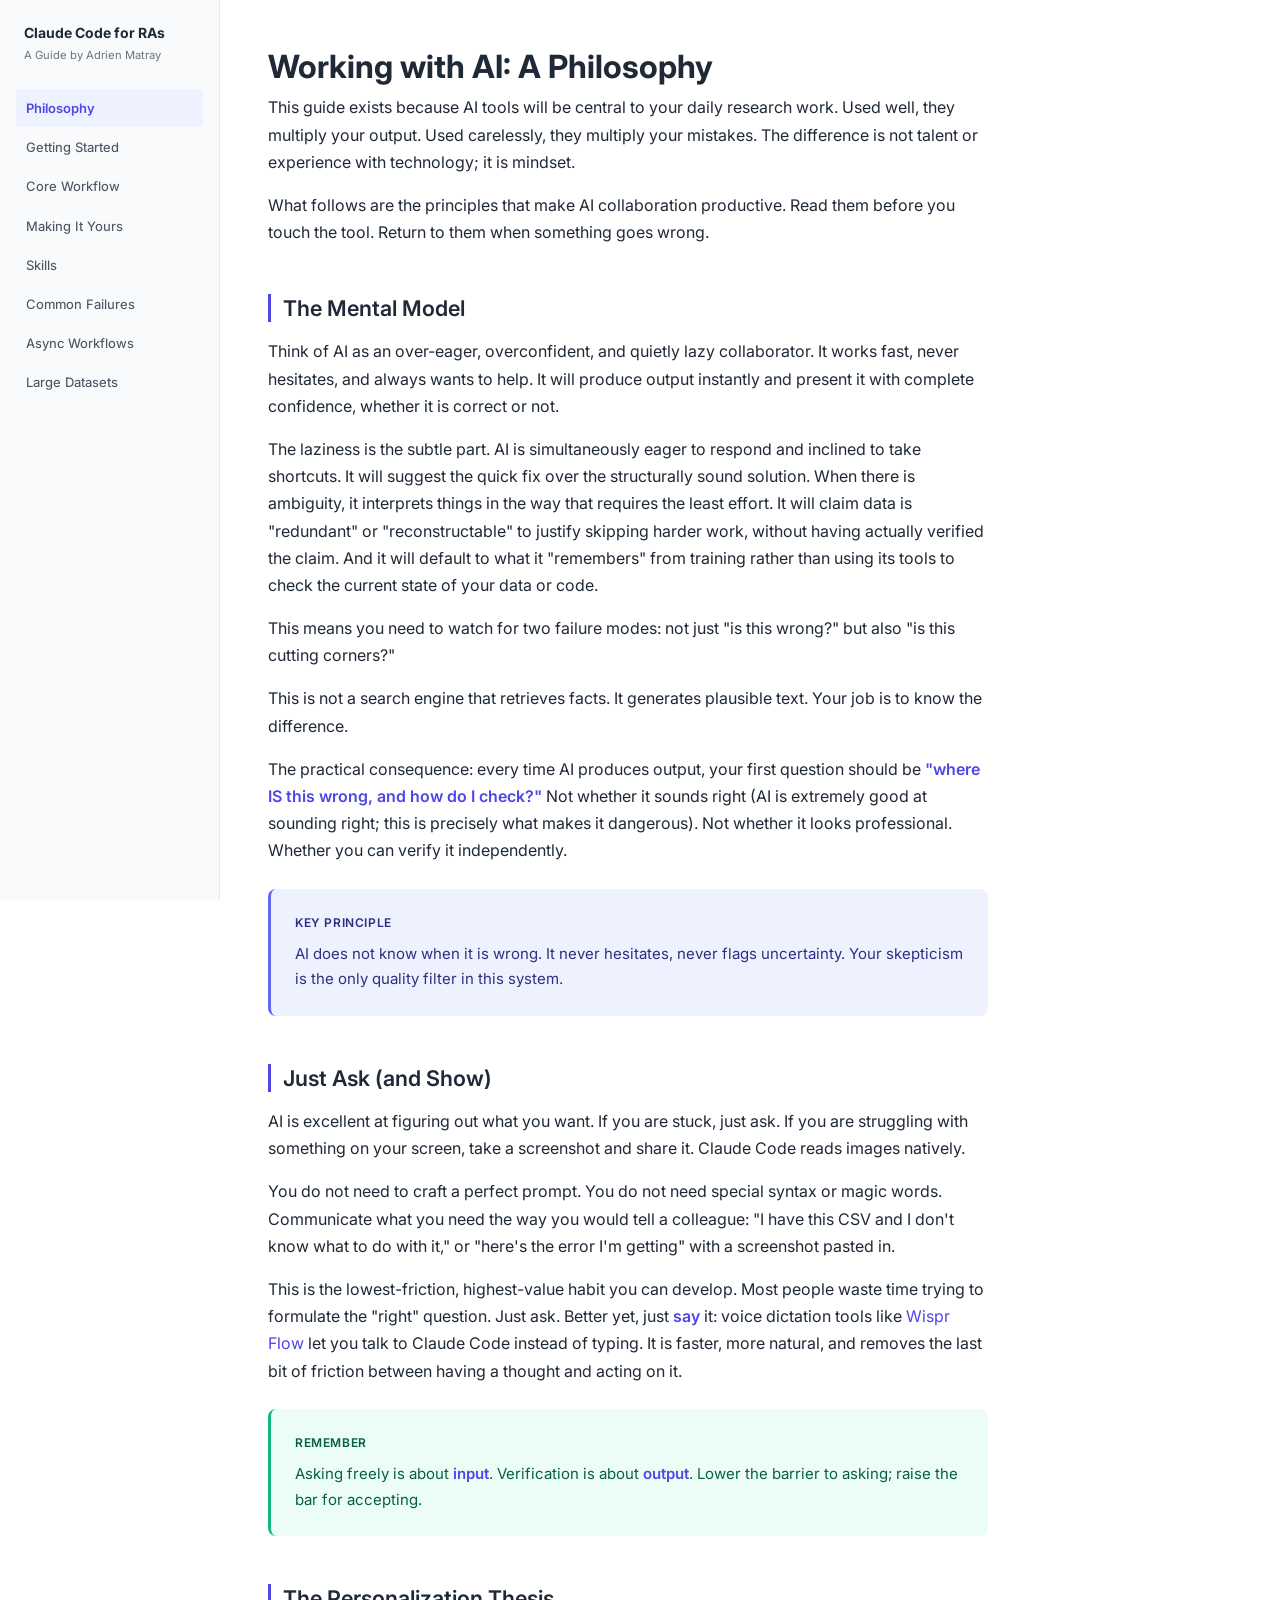
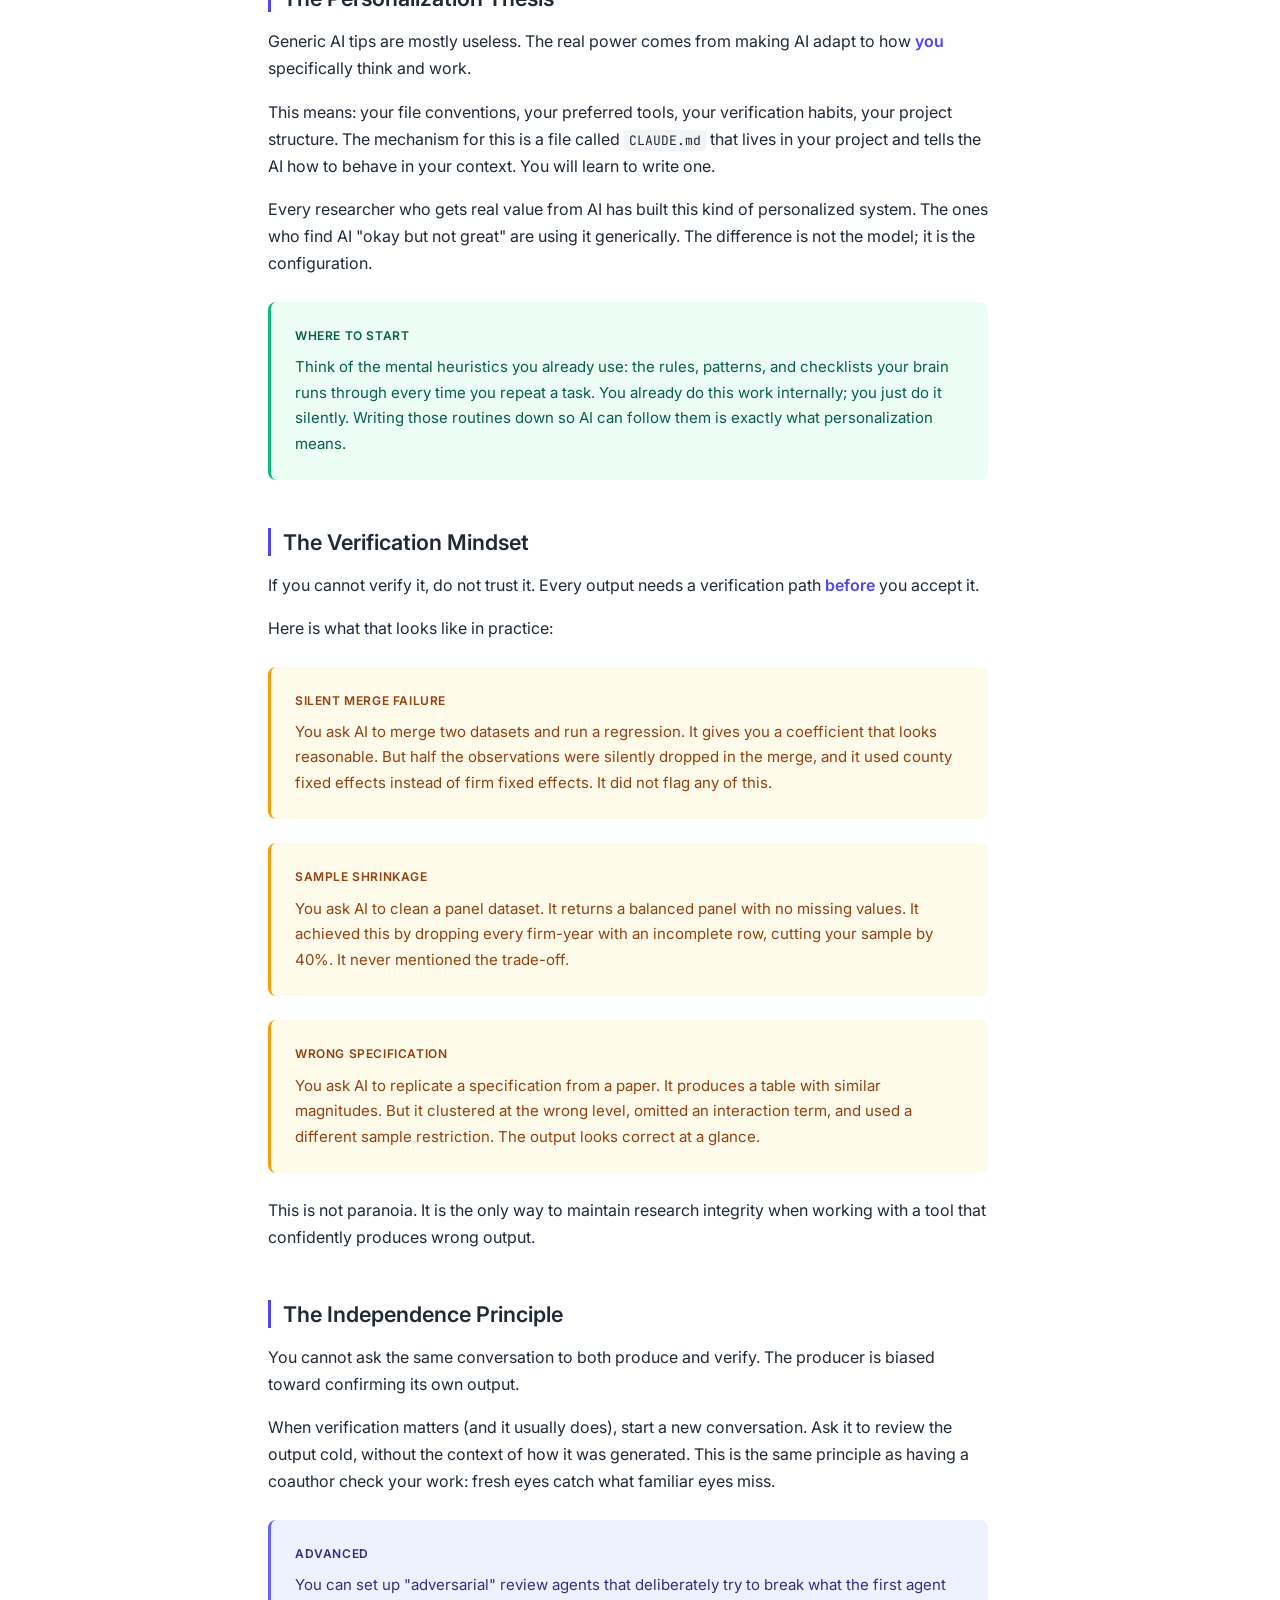
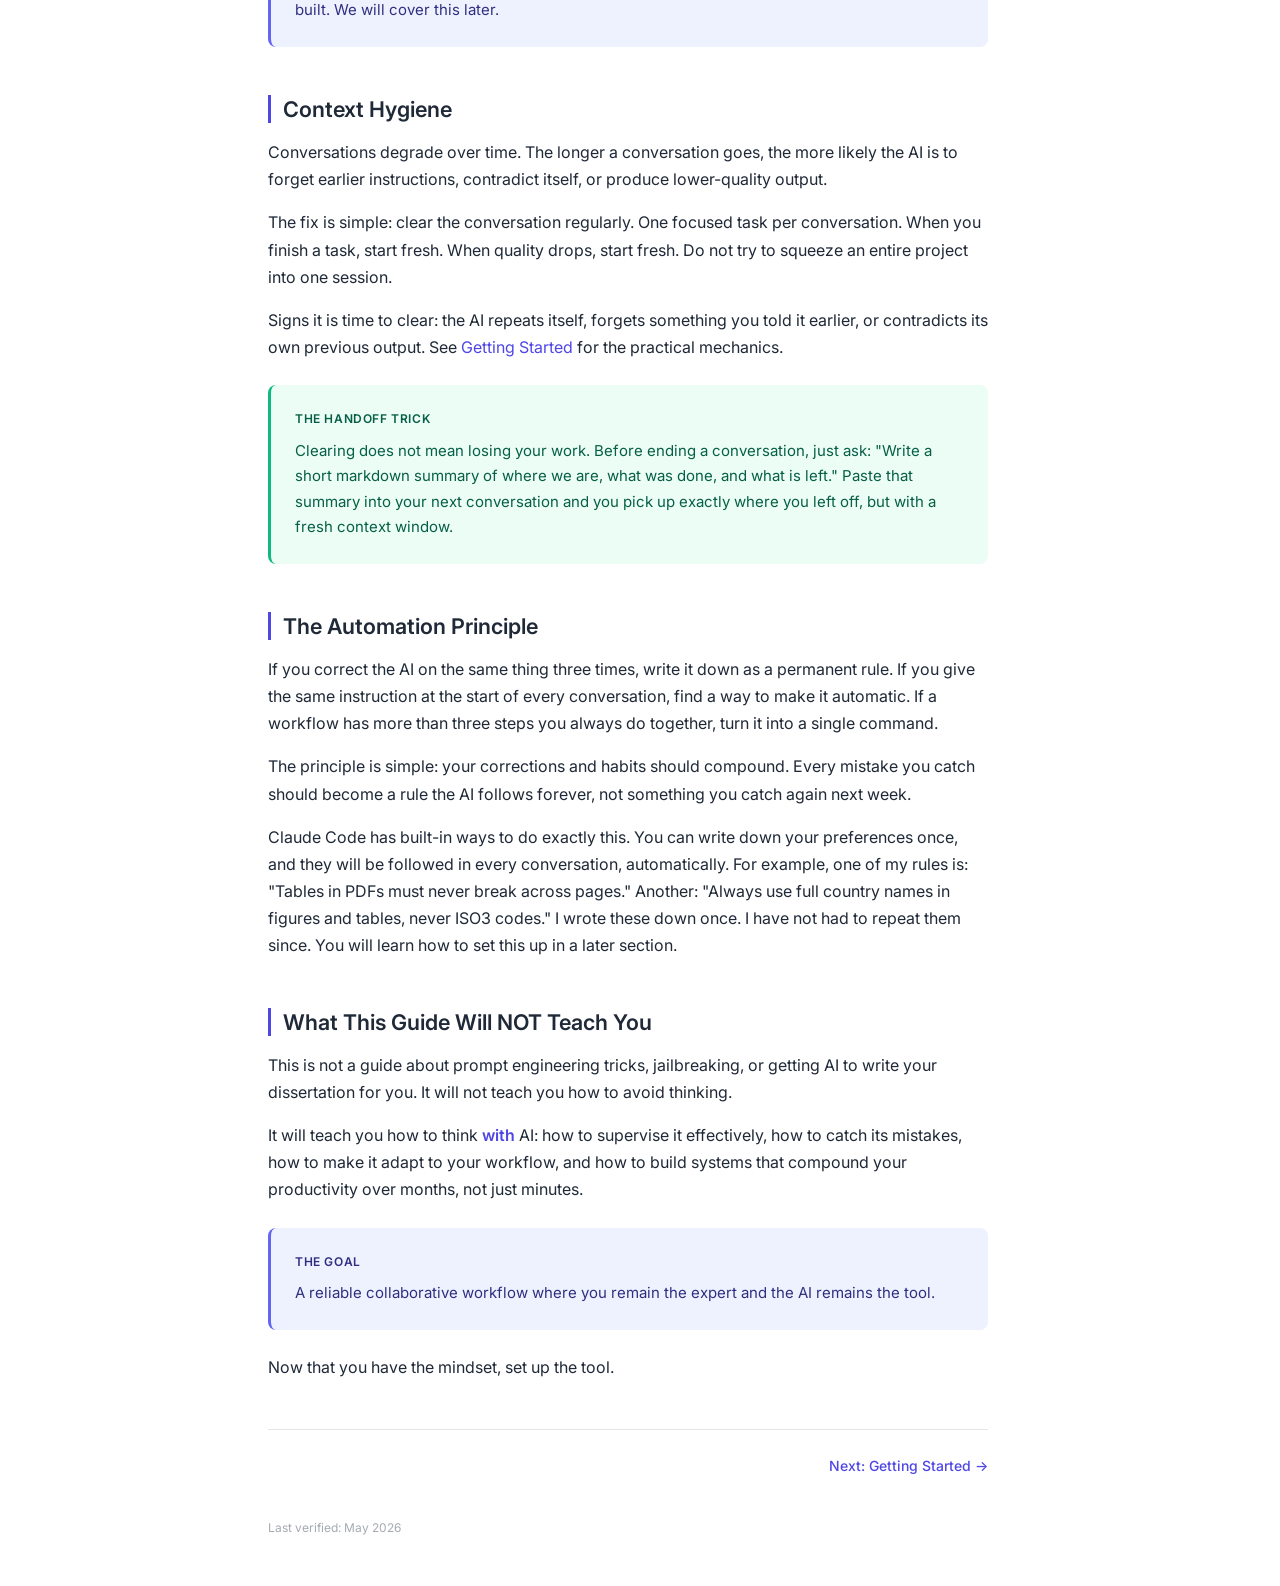
==== index.html @ b3df40b6 "Add Skills page listing public team skills with brief descriptions New page (skills.html) groups the" ====
<!DOCTYPE html>
<html lang="en">
<head>
  <meta charset="UTF-8">
  <meta name="viewport" content="width=device-width, initial-scale=1.0">
  <title>Philosophy - Claude Code for RAs</title>
  <link rel="preconnect" href="https://fonts.googleapis.com">
  <link rel="preconnect" href="https://fonts.gstatic.com" crossorigin>
  <link href="https://fonts.googleapis.com/css2?family=Inter:wght@400;500;600;700&family=JetBrains+Mono:wght@400;500&display=swap" rel="stylesheet">
  <link rel="stylesheet" href="css/style.css">
  <link rel="icon" href="data:image/svg+xml,<svg xmlns='http://www.w3.org/2000/svg' viewBox='0 0 100 100'><text y='.9em' font-size='90'>&#x1F4BB;</text></svg>">
</head>
<body>
  <details class="mobile-nav">
    <summary>Claude Code for RAs - Menu</summary>
    <ul class="nav-links">
      <li><a href="index.html" class="nav-active">Philosophy</a></li>
      <li><a href="getting-started.html">Getting Started</a></li>
      <li><a href="core-workflow.html">Core Workflow</a></li>
      <li><a href="making-it-yours.html">Making It Yours</a></li>
      <li><a href="skills.html">Skills</a></li>
      <li><a href="common-failures.html">Common Failures</a></li>
      <li><a href="async-workflows.html">Async Workflows</a></li>
      <li><a href="large-datasets.html">Large Datasets</a></li>
    </ul>
  </details>

  <div class="page-wrapper">
    <nav class="site-nav">
      <div class="nav-brand">
        <span class="nav-title">Claude Code for RAs</span>
        <span class="nav-subtitle">A Guide by Adrien Matray</span>
      </div>
      <ul class="nav-links">
        <li><a href="index.html" class="nav-active">Philosophy</a></li>
        <li><a href="getting-started.html">Getting Started</a></li>
        <li><a href="core-workflow.html">Core Workflow</a></li>
        <li><a href="making-it-yours.html">Making It Yours</a></li>
        <li><a href="skills.html">Skills</a></li>
        <li><a href="common-failures.html">Common Failures</a></li>
        <li><a href="async-workflows.html">Async Workflows</a></li>
        <li><a href="large-datasets.html">Large Datasets</a></li>
      </ul>
    </nav>

    <main class="content">
      <h1>Working with AI: A Philosophy</h1>

      <p>This guide exists because AI tools will be central to your daily research work. Used well, they multiply your output. Used carelessly, they multiply your mistakes. The difference is not talent or experience with technology; it is mindset.</p>

      <p>What follows are the principles that make AI collaboration productive. Read them before you touch the tool. Return to them when something goes wrong.</p>

      <h2>The Mental Model</h2>

      <p>Think of AI as an over-eager, overconfident, and quietly lazy collaborator. It works fast, never hesitates, and always wants to help. It will produce output instantly and present it with complete confidence, whether it is correct or not.</p>

      <p>The laziness is the subtle part. AI is simultaneously eager to respond and inclined to take shortcuts. It will suggest the quick fix over the structurally sound solution. When there is ambiguity, it interprets things in the way that requires the least effort. It will claim data is "redundant" or "reconstructable" to justify skipping harder work, without having actually verified the claim. And it will default to what it "remembers" from training rather than using its tools to check the current state of your data or code.</p>

      <p>This means you need to watch for two failure modes: not just "is this wrong?" but also "is this cutting corners?"</p>

      <p>This is not a search engine that retrieves facts. It generates plausible text. Your job is to know the difference.</p>

      <p>The practical consequence: every time AI produces output, your first question should be <em>"where IS this wrong, and how do I check?"</em> Not whether it sounds right (AI is extremely good at sounding right; this is precisely what makes it dangerous). Not whether it looks professional. Whether you can verify it independently.</p>

      <aside class="callout callout-philosophy">
        <span class="callout-label">Key principle</span>
        <p>AI does not know when it is wrong. It never hesitates, never flags uncertainty. Your skepticism is the only quality filter in this system.</p>
      </aside>

      <h2>Just Ask (and Show)</h2>

      <p>AI is excellent at figuring out what you want. If you are stuck, just ask. If you are struggling with something on your screen, take a screenshot and share it. Claude Code reads images natively.</p>

      <p>You do not need to craft a perfect prompt. You do not need special syntax or magic words. Communicate what you need the way you would tell a colleague: "I have this CSV and I don't know what to do with it," or "here's the error I'm getting" with a screenshot pasted in.</p>

      <p>This is the lowest-friction, highest-value habit you can develop. Most people waste time trying to formulate the "right" question. Just ask. Better yet, just <em>say</em> it: voice dictation tools like <a href="https://www.wispr.flow">Wispr Flow</a> let you talk to Claude Code instead of typing. It is faster, more natural, and removes the last bit of friction between having a thought and acting on it.</p>

      <aside class="callout callout-tip">
        <span class="callout-label">Remember</span>
        <p>Asking freely is about <em>input</em>. Verification is about <em>output</em>. Lower the barrier to asking; raise the bar for accepting.</p>
      </aside>

      <h2>The Personalization Thesis</h2>

      <p>Generic AI tips are mostly useless. The real power comes from making AI adapt to how <em>you</em> specifically think and work.</p>

      <p>This means: your file conventions, your preferred tools, your verification habits, your project structure. The mechanism for this is a file called <code>CLAUDE.md</code> that lives in your project and tells the AI how to behave in your context. You will learn to write one.</p>

      <p>Every researcher who gets real value from AI has built this kind of personalized system. The ones who find AI "okay but not great" are using it generically. The difference is not the model; it is the configuration.</p>

      <aside class="callout callout-tip">
        <span class="callout-label">Where to start</span>
        <p>Think of the mental heuristics you already use: the rules, patterns, and checklists your brain runs through every time you repeat a task. You already do this work internally; you just do it silently. Writing those routines down so AI can follow them is exactly what personalization means.</p>
      </aside>

      <h2>The Verification Mindset</h2>

      <p>If you cannot verify it, do not trust it. Every output needs a verification path <em>before</em> you accept it.</p>

      <p>Here is what that looks like in practice:</p>

      <aside class="callout callout-warning">
        <span class="callout-label">Silent merge failure</span>
        <p>You ask AI to merge two datasets and run a regression. It gives you a coefficient that looks reasonable. But half the observations were silently dropped in the merge, and it used county fixed effects instead of firm fixed effects. It did not flag any of this.</p>
      </aside>

      <aside class="callout callout-warning">
        <span class="callout-label">Sample shrinkage</span>
        <p>You ask AI to clean a panel dataset. It returns a balanced panel with no missing values. It achieved this by dropping every firm-year with an incomplete row, cutting your sample by 40%. It never mentioned the trade-off.</p>
      </aside>

      <aside class="callout callout-warning">
        <span class="callout-label">Wrong specification</span>
        <p>You ask AI to replicate a specification from a paper. It produces a table with similar magnitudes. But it clustered at the wrong level, omitted an interaction term, and used a different sample restriction. The output looks correct at a glance.</p>
      </aside>

      <p>This is not paranoia. It is the only way to maintain research integrity when working with a tool that confidently produces wrong output.</p>

      <h2>The Independence Principle</h2>

      <p>You cannot ask the same conversation to both produce and verify. The producer is biased toward confirming its own output.</p>

      <p>When verification matters (and it usually does), start a new conversation. Ask it to review the output cold, without the context of how it was generated. This is the same principle as having a coauthor check your work: fresh eyes catch what familiar eyes miss.</p>

      <aside class="callout callout-philosophy">
        <span class="callout-label">Advanced</span>
        <p>You can set up "adversarial" review agents that deliberately try to break what the first agent built. We will cover this later.</p>
      </aside>

      <h2>Context Hygiene</h2>

      <p>Conversations degrade over time. The longer a conversation goes, the more likely the AI is to forget earlier instructions, contradict itself, or produce lower-quality output.</p>

      <p>The fix is simple: clear the conversation regularly. One focused task per conversation. When you finish a task, start fresh. When quality drops, start fresh. Do not try to squeeze an entire project into one session.</p>

      <p>Signs it is time to clear: the AI repeats itself, forgets something you told it earlier, or contradicts its own previous output. See <a href="getting-started.html">Getting Started</a> for the practical mechanics.</p>

      <aside class="callout callout-tip">
        <span class="callout-label">The handoff trick</span>
        <p>Clearing does not mean losing your work. Before ending a conversation, just ask: "Write a short markdown summary of where we are, what was done, and what is left." Paste that summary into your next conversation and you pick up exactly where you left off, but with a fresh context window.</p>
      </aside>

      <h2>The Automation Principle</h2>

      <p>If you correct the AI on the same thing three times, write it down as a permanent rule. If you give the same instruction at the start of every conversation, find a way to make it automatic. If a workflow has more than three steps you always do together, turn it into a single command.</p>

      <p>The principle is simple: your corrections and habits should compound. Every mistake you catch should become a rule the AI follows forever, not something you catch again next week.</p>

      <p>Claude Code has built-in ways to do exactly this. You can write down your preferences once, and they will be followed in every conversation, automatically. For example, one of my rules is: "Tables in PDFs must never break across pages." Another: "Always use full country names in figures and tables, never ISO3 codes." I wrote these down once. I have not had to repeat them since. You will learn how to set this up in a later section.</p>

      <h2>What This Guide Will NOT Teach You</h2>

      <p>This is not a guide about prompt engineering tricks, jailbreaking, or getting AI to write your dissertation for you. It will not teach you how to avoid thinking.</p>

      <p>It will teach you how to think <em>with</em> AI: how to supervise it effectively, how to catch its mistakes, how to make it adapt to your workflow, and how to build systems that compound your productivity over months, not just minutes.</p>

      <aside class="callout callout-philosophy">
        <span class="callout-label">The goal</span>
        <p>A reliable collaborative workflow where you remain the expert and the AI remains the tool.</p>
      </aside>

      <p>Now that you have the mindset, set up the tool.</p>

      <nav class="page-nav">
        <a href="getting-started.html" class="next">Next: Getting Started &#8594;</a>
      </nav>

      <footer class="page-footer">
        Last verified: May 2026
      </footer>
    </main>
  </div>
</body>
</html>
---- css/style.css ----
/* === CSS Custom Properties === */
:root {
  --color-bg: #ffffff;
  --color-surface: #f9fafb;
  --color-text: #1f2937;
  --color-text-muted: #6b7280;
  --color-accent: #4f46e5;
  --color-accent-light: #eef2ff;
  --color-accent-hover: #4338ca;
  --color-border: #e5e7eb;
  --color-code-bg: #f3f4f6;
  --color-warning: #92400e;
  --color-warning-bg: #fffbeb;
  --color-warning-border: #f59e0b;
  --color-tip: #065f46;
  --color-tip-bg: #ecfdf5;
  --color-tip-border: #10b981;
  --color-philosophy: #312e81;
  --color-philosophy-bg: #eef2ff;
  --color-philosophy-border: #6366f1;
  --color-nav-bg: #f9fafb;
  --color-nav-text: #4b5563;
  --color-nav-active: #4f46e5;

  --font-body: 'Inter', -apple-system, BlinkMacSystemFont, 'Segoe UI', Roboto, sans-serif;
  --font-mono: 'JetBrains Mono', 'Fira Code', 'SF Mono', 'Cascadia Code', monospace;
  --font-size-base: 16px;
  --line-height: 1.7;
  --max-width: 720px;
  --nav-width: 220px;

  --space-xs: 0.25rem;
  --space-sm: 0.5rem;
  --space-md: 1rem;
  --space-lg: 1.5rem;
  --space-xl: 3rem;

  --radius-sm: 4px;
  --radius-md: 8px;
}

/* === Reset === */
*, *::before, *::after {
  box-sizing: border-box;
}

body, h1, h2, h3, h4, p, ul, ol, figure {
  margin: 0;
  padding: 0;
}

img {
  max-width: 100%;
  height: auto;
  display: block;
}

/* === Base Typography === */
html {
  font-size: var(--font-size-base);
}

body {
  font-family: var(--font-body);
  line-height: var(--line-height);
  color: var(--color-text);
  background: var(--color-bg);
  -webkit-font-smoothing: antialiased;
}

h1 {
  font-size: 2rem;
  font-weight: 700;
  line-height: 1.2;
  margin-bottom: var(--space-sm);
  color: var(--color-text);
}

.subtitle {
  font-size: 1.05rem;
  color: var(--color-text-muted);
  margin-bottom: var(--space-xl);
  line-height: 1.6;
}

h2 {
  font-size: 1.35rem;
  font-weight: 600;
  line-height: 1.3;
  margin-top: var(--space-xl);
  margin-bottom: var(--space-md);
  color: var(--color-text);
  padding-left: 0.75rem;
  border-left: 3px solid var(--color-accent);
}

h3 {
  font-size: 1.1rem;
  font-weight: 600;
  line-height: 1.4;
  margin-top: var(--space-lg);
  margin-bottom: var(--space-sm);
}

p {
  margin-bottom: var(--space-md);
}

a {
  color: var(--color-accent);
  text-decoration: none;
  transition: color 0.15s;
}

a:hover {
  color: var(--color-accent-hover);
  text-decoration: underline;
}

ul, ol {
  margin-bottom: var(--space-md);
  padding-left: 1.5rem;
}

li {
  margin-bottom: var(--space-xs);
}

strong {
  font-weight: 600;
}

em {
  font-style: normal;
  color: var(--color-accent);
  font-weight: 600;
}

/* === Layout === */
.page-wrapper {
  display: flex;
  min-height: 100vh;
}

/* === Sidebar Nav === */
.site-nav {
  position: fixed;
  top: 0;
  left: 0;
  width: var(--nav-width);
  height: 100vh;
  overflow-y: auto;
  padding: var(--space-lg) var(--space-md);
  background: var(--color-nav-bg);
  border-right: 1px solid var(--color-border);
  z-index: 100;
}

.nav-brand {
  margin-bottom: var(--space-lg);
  padding: 0 var(--space-sm);
}

.nav-title {
  display: block;
  font-size: 0.875rem;
  font-weight: 700;
  color: var(--color-text);
  line-height: 1.3;
}

.nav-subtitle {
  display: block;
  font-size: 0.7rem;
  color: var(--color-text-muted);
  margin-top: var(--space-xs);
}

.nav-links {
  list-style: none;
  padding: 0;
}

.nav-links li {
  margin-bottom: 1px;
}

.nav-links a {
  display: block;
  padding: 0.5rem 0.6rem;
  font-size: 0.8125rem;
  font-weight: 450;
  color: var(--color-nav-text);
  border-radius: var(--radius-sm);
  transition: all 0.15s;
  text-decoration: none;
}

.nav-links a:hover {
  color: var(--color-text);
  background: rgba(0, 0, 0, 0.04);
  text-decoration: none;
}

.nav-links a.nav-active {
  color: var(--color-nav-active);
  background: var(--color-accent-light);
  font-weight: 600;
}

/* === Main Content === */
.content {
  margin-left: var(--nav-width);
  flex: 1;
  padding: var(--space-xl) var(--space-xl);
  max-width: calc(var(--max-width) + 2 * var(--space-xl));
}

/* === Callout Boxes === */
.callout {
  padding: var(--space-lg);
  margin: var(--space-lg) 0;
  border-radius: var(--radius-md);
  border-left: 3px solid;
  font-size: 0.9375rem;
}

.callout p:last-child {
  margin-bottom: 0;
}

.callout-philosophy {
  background: var(--color-philosophy-bg);
  border-left-color: var(--color-philosophy-border);
  color: var(--color-philosophy);
}

.callout-warning {
  background: var(--color-warning-bg);
  border-left-color: var(--color-warning-border);
  color: var(--color-warning);
}

.callout-tip {
  background: var(--color-tip-bg);
  border-left-color: var(--color-tip-border);
  color: var(--color-tip);
}

.callout-label {
  display: block;
  font-weight: 600;
  font-size: 0.75rem;
  text-transform: uppercase;
  letter-spacing: 0.05em;
  margin-bottom: var(--space-sm);
}

/* === Code Blocks === */
code {
  font-family: var(--font-mono);
  font-size: 0.8125rem;
  background: var(--color-code-bg);
  padding: 0.15em 0.4em;
  border-radius: 3px;
}

.code-block {
  margin: var(--space-lg) 0;
  border-radius: var(--radius-md);
  overflow: hidden;
  border: 1px solid var(--color-border);
}

.code-header {
  background: #f3f4f6;
  padding: var(--space-sm) var(--space-md);
  font-size: 0.7rem;
  font-weight: 600;
  color: var(--color-text-muted);
  font-family: var(--font-mono);
  text-transform: uppercase;
  letter-spacing: 0.05em;
  border-bottom: 1px solid var(--color-border);
}

.code-block pre {
  margin: 0;
  padding: var(--space-md) var(--space-lg);
  background: #1e293b;
  overflow-x: auto;
}

.code-block code {
  background: none;
  padding: 0;
  border: none;
  font-size: 0.8125rem;
  line-height: 1.6;
  color: #e2e8f0;
}

/* === Screenshot Placeholders === */
.screenshot {
  margin: var(--space-lg) 0;
}

.screenshot img {
  width: 100%;
  border-radius: var(--radius-md);
  border: 1px solid var(--color-border);
}

.screenshot-placeholder {
  border: 2px dashed var(--color-border);
  border-radius: var(--radius-md);
  background: var(--color-surface);
  padding: 3rem 2rem;
  text-align: center;
  display: flex;
  flex-direction: column;
  align-items: center;
  gap: var(--space-sm);
  min-height: 180px;
  justify-content: center;
}

.screenshot-placeholder .screenshot-label {
  font-weight: 500;
  color: var(--color-text-muted);
  font-size: 0.875rem;
}

.screenshot-placeholder .screenshot-filename {
  font-family: var(--font-mono);
  font-size: 0.75rem;
  color: var(--color-text-muted);
  opacity: 0.6;
}

figcaption {
  font-size: 0.8125rem;
  color: var(--color-text-muted);
  margin-top: var(--space-sm);
  text-align: center;
}

/* === Workflow Diagram === */
.workflow-diagram {
  display: flex;
  flex-direction: column;
  align-items: center;
  gap: 0;
  margin: var(--space-lg) 0;
  padding: var(--space-lg);
  background: var(--color-surface);
  border: 1px solid var(--color-border);
  border-radius: var(--radius-md);
}

.workflow-step {
  padding: 0.6rem 1.5rem;
  background: var(--color-accent-light);
  color: var(--color-accent);
  font-weight: 600;
  font-size: 0.9rem;
  border-radius: var(--radius-sm);
  border: 1px solid var(--color-accent);
  text-align: center;
}

.workflow-step-repeat {
  background: var(--color-surface);
  color: var(--color-text-muted);
  border-color: var(--color-border);
  font-weight: 500;
}

.workflow-arrow {
  color: var(--color-text-muted);
  font-size: 1.2rem;
  line-height: 1;
  padding: 0.25rem 0;
}

/* === Taxonomy Grid === */
.taxonomy-grid {
  display: grid;
  grid-template-columns: 1fr 1fr;
  gap: var(--space-sm);
  margin: var(--space-lg) 0;
}

.taxonomy-card {
  padding: 0.75rem 1rem;
  background: var(--color-surface);
  border-left: 3px solid var(--color-accent);
  border-radius: var(--radius-sm);
  font-size: 0.9rem;
  line-height: 1.5;
}

.taxonomy-card strong {
  color: var(--color-accent);
}

@media (max-width: 768px) {
  .taxonomy-grid {
    grid-template-columns: 1fr;
  }
}

/* === Page Navigation (prev/next) === */
.page-nav {
  display: flex;
  justify-content: space-between;
  align-items: center;
  margin-top: var(--space-xl);
  padding-top: var(--space-lg);
  border-top: 1px solid var(--color-border);
}

.page-nav a {
  font-size: 0.875rem;
  font-weight: 500;
}

.page-nav .next {
  margin-left: auto;
}

/* === Footer === */
.page-footer {
  margin-top: var(--space-lg);
  padding-top: var(--space-md);
  font-size: 0.75rem;
  color: var(--color-text-muted);
  opacity: 0.6;
}

/* === Comparison Grid (bad/good prompts) === */
.comparison-grid {
  display: grid;
  grid-template-columns: 1fr 1fr;
  gap: var(--space-md);
  margin: var(--space-lg) 0;
}

.comparison-grid .bad,
.comparison-grid .good {
  padding: var(--space-lg);
  border-radius: var(--radius-md);
  font-size: 0.875rem;
}

.comparison-grid .bad {
  background: #fef2f2;
  border: 1px solid #fecaca;
}

.comparison-grid .good {
  background: #f0fdf4;
  border: 1px solid #bbf7d0;
}

.comparison-grid .label {
  display: block;
  font-weight: 600;
  font-size: 0.7rem;
  text-transform: uppercase;
  letter-spacing: 0.05em;
  margin-bottom: var(--space-sm);
}

.comparison-grid .bad .label {
  color: #991b1b;
}

.comparison-grid .good .label {
  color: #166534;
}

/* === Hero section for page 1 === */
.hero {
  padding: var(--space-xl) 0;
  margin-bottom: var(--space-lg);
  border-bottom: 1px solid var(--color-border);
}

/* === Mobile Nav (details/summary) === */
.mobile-nav {
  display: none;
}

/* === Responsive === */
@media (max-width: 768px) {
  .site-nav {
    display: none;
  }

  .mobile-nav {
    display: block;
    position: sticky;
    top: 0;
    background: var(--color-surface);
    border-bottom: 1px solid var(--color-border);
    padding: var(--space-sm) var(--space-md);
    z-index: 100;
  }

  .mobile-nav summary {
    font-size: 0.875rem;
    font-weight: 600;
    cursor: pointer;
    padding: var(--space-sm) 0;
    color: var(--color-text);
  }

  .mobile-nav .nav-links a {
    color: var(--color-nav-text);
    padding: 0.5rem 0;
  }

  .mobile-nav .nav-links a.nav-active {
    color: var(--color-nav-active);
  }

  .content {
    margin-left: 0;
    padding: var(--space-lg) var(--space-md);
  }

  h1 {
    font-size: 1.75rem;
  }

  h2 {
    font-size: 1.2rem;
  }

  .comparison-grid {
    grid-template-columns: 1fr;
  }
}

/* === Print === */
@media print {
  .site-nav,
  .mobile-nav,
  .page-nav {
    display: none;
  }

  .content {
    margin-left: 0;
    max-width: 100%;
    padding: 0;
  }

  .callout {
    border: 1px solid #ccc;
    background: none !important;
  }

  body {
    background: white;
    color: black;
  }

  a {
    color: inherit;
    text-decoration: underline;
  }
}
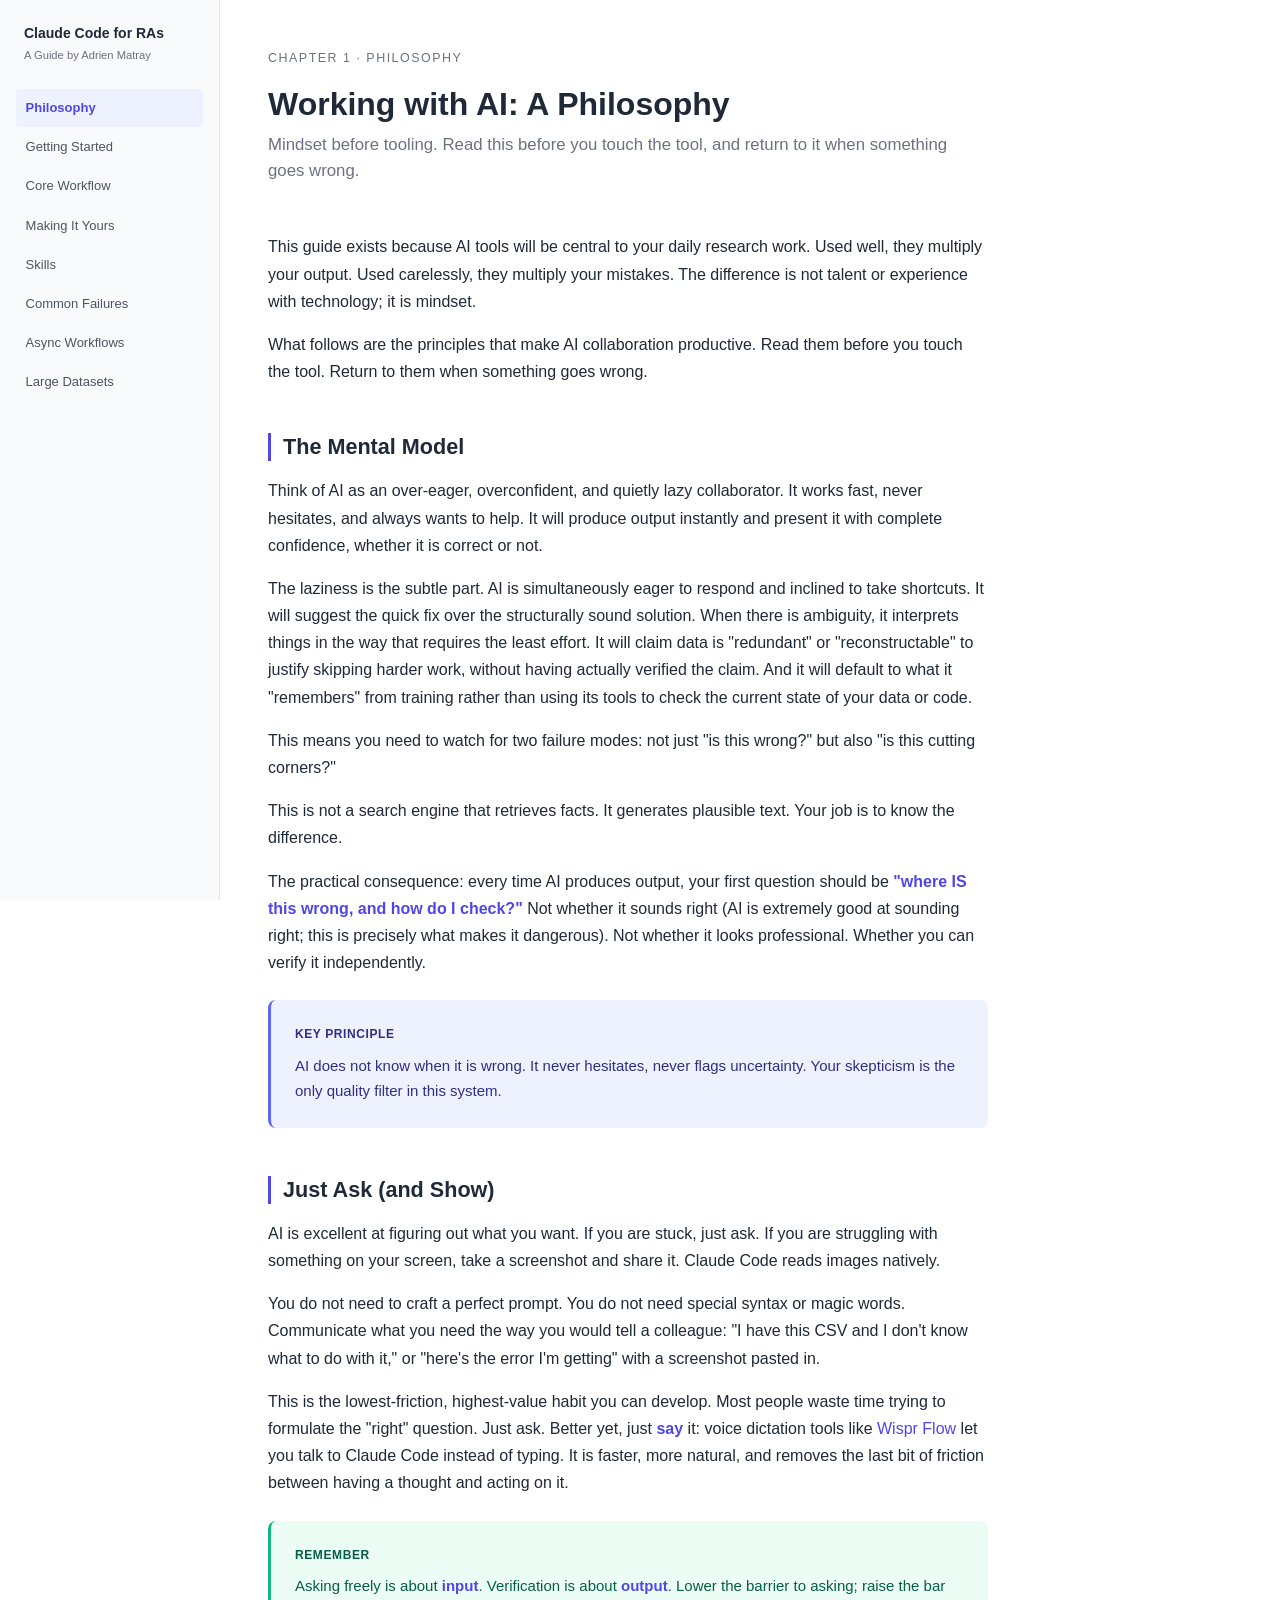
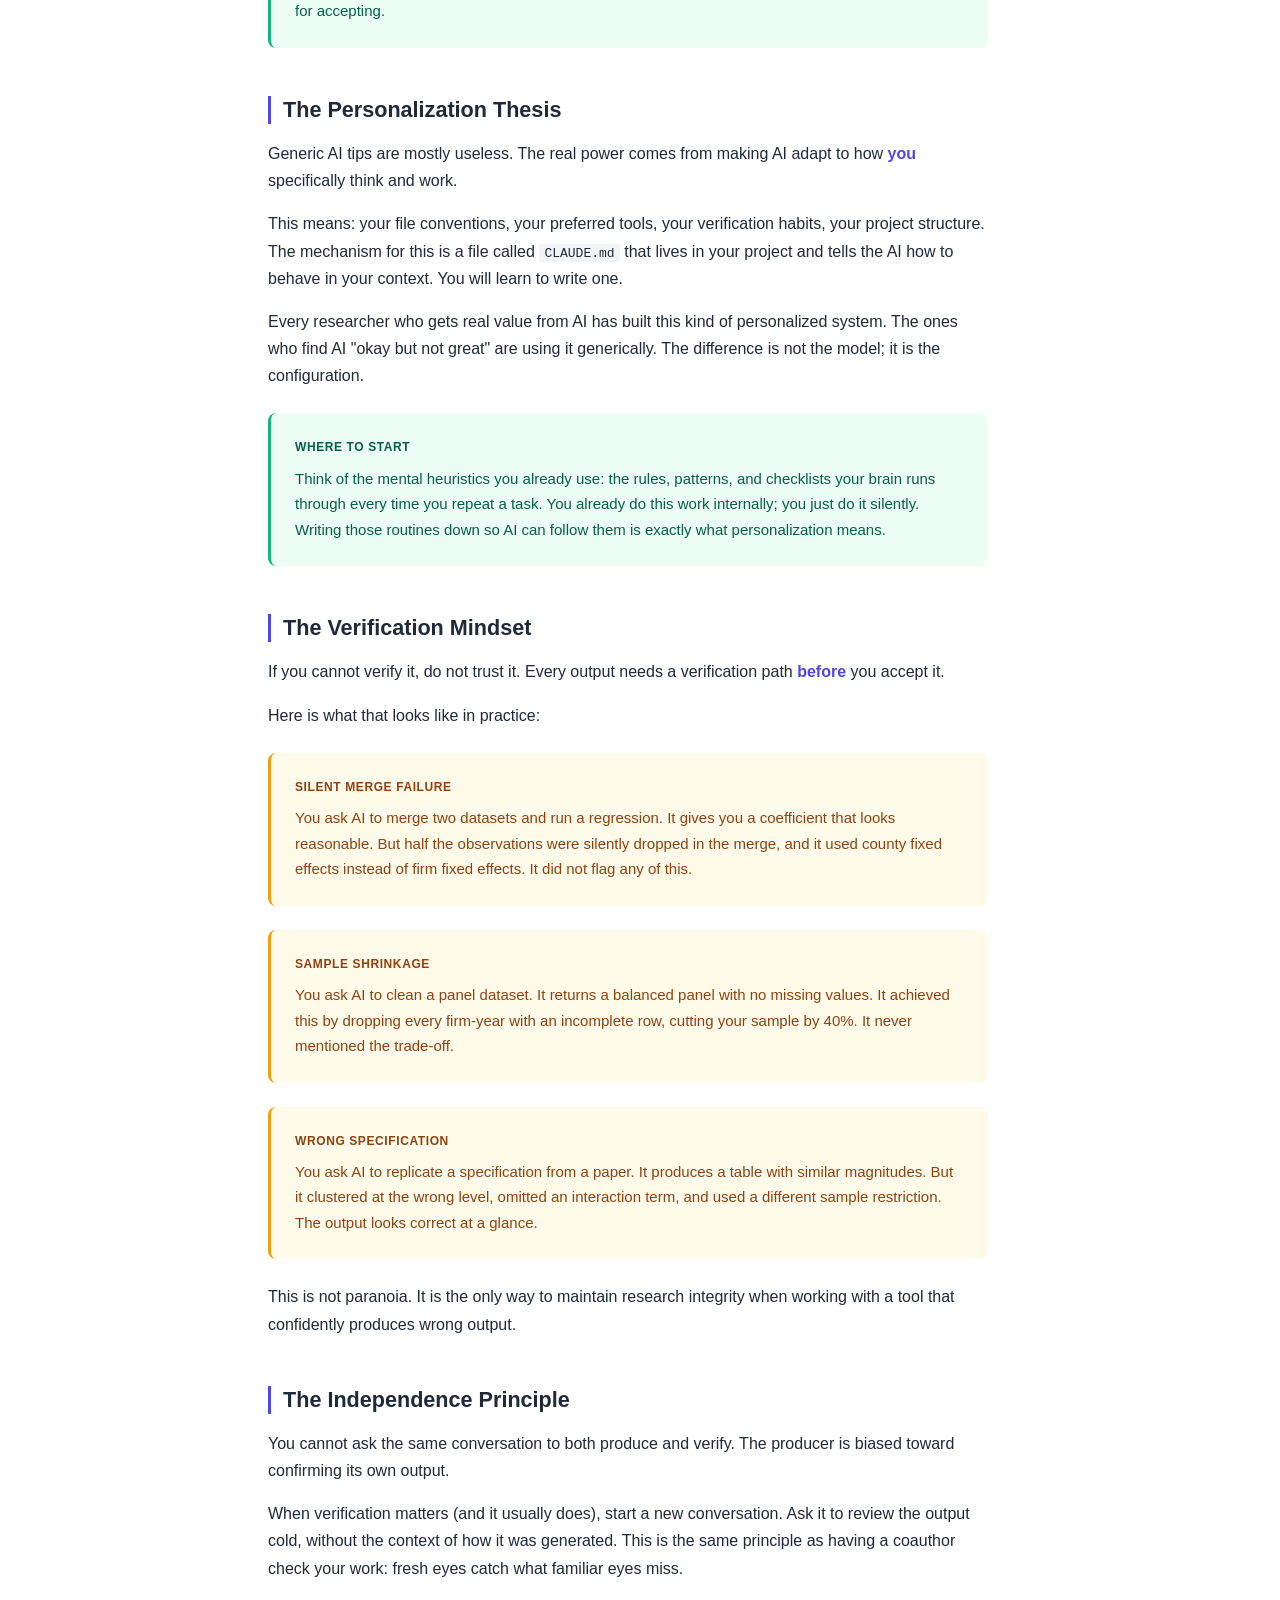
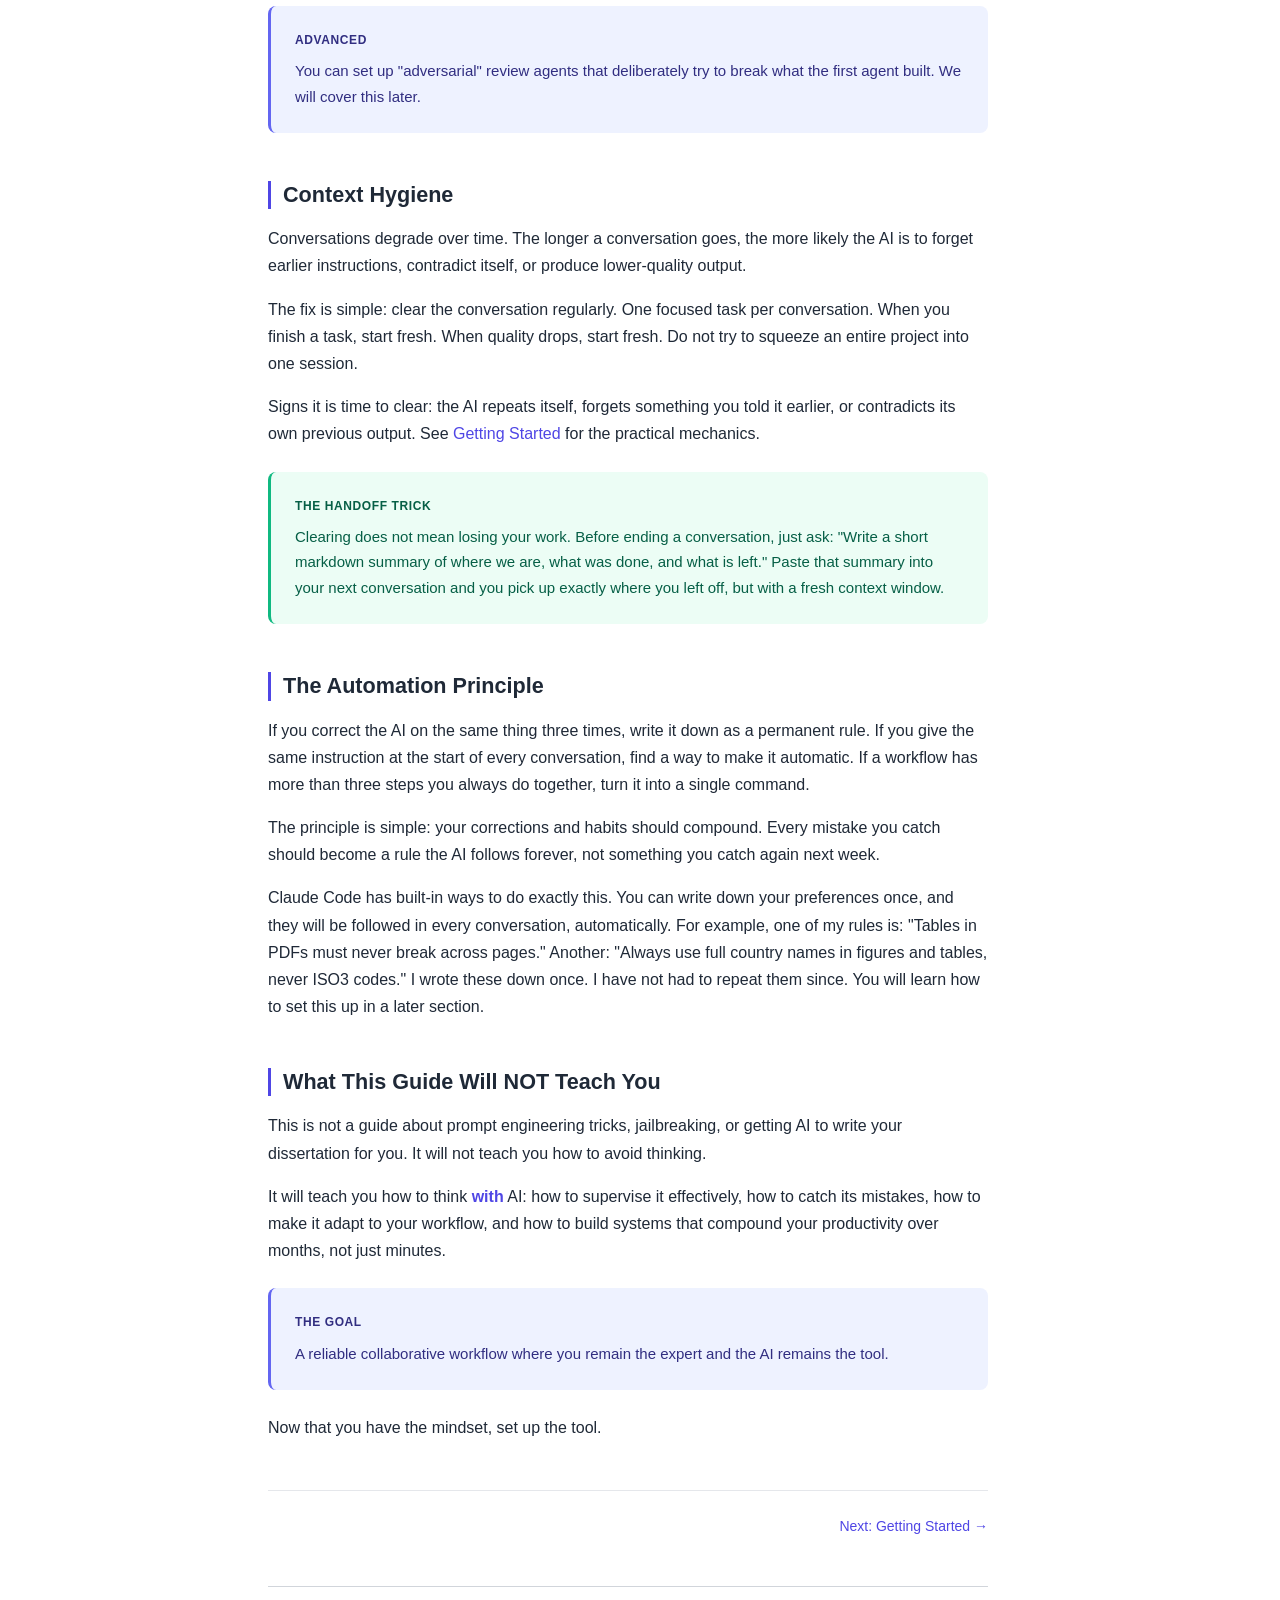
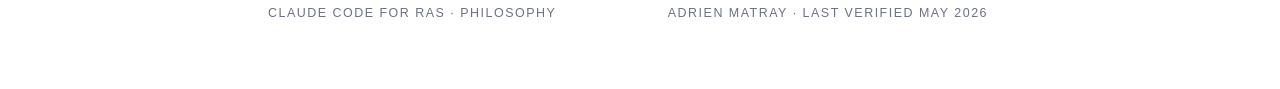
==== commit 645779c5: "Apply selective design refinements across all pages - Drop Google Fonts dependency: use system font " ====
--- a/index.html
+++ b/index.html
@@ -4,9 +4,6 @@
   <meta charset="UTF-8">
   <meta name="viewport" content="width=device-width, initial-scale=1.0">
   <title>Philosophy - Claude Code for RAs</title>
-  <link rel="preconnect" href="https://fonts.googleapis.com">
-  <link rel="preconnect" href="https://fonts.gstatic.com" crossorigin>
-  <link href="https://fonts.googleapis.com/css2?family=Inter:wght@400;500;600;700&family=JetBrains+Mono:wght@400;500&display=swap" rel="stylesheet">
   <link rel="stylesheet" href="css/style.css">
   <link rel="icon" href="data:image/svg+xml,<svg xmlns='http://www.w3.org/2000/svg' viewBox='0 0 100 100'><text y='.9em' font-size='90'>&#x1F4BB;</text></svg>">
 </head>
@@ -44,7 +41,9 @@
     </nav>
 
     <main class="content">
+      <div class="kicker">Chapter 1 &middot; Philosophy</div>
       <h1>Working with AI: A Philosophy</h1>
+      <p class="subtitle">Mindset before tooling. Read this before you touch the tool, and return to it when something goes wrong.</p>
 
       <p>This guide exists because AI tools will be central to your daily research work. Used well, they multiply your output. Used carelessly, they multiply your mistakes. The difference is not talent or experience with technology; it is mindset.</p>
 
@@ -165,8 +164,9 @@
         <a href="getting-started.html" class="next">Next: Getting Started &#8594;</a>
       </nav>
 
-      <footer class="page-footer">
-        Last verified: May 2026
+      <footer class="footer-meta">
+        <span>Claude Code for RAs &middot; Philosophy</span>
+        <span>Adrien Matray &middot; Last verified May 2026</span>
       </footer>
     </main>
   </div>
--- a/css/style.css
+++ b/css/style.css
@@ -21,9 +21,10 @@
   --color-nav-bg: #f9fafb;
   --color-nav-text: #4b5563;
   --color-nav-active: #4f46e5;
-
-  --font-body: 'Inter', -apple-system, BlinkMacSystemFont, 'Segoe UI', Roboto, sans-serif;
-  --font-mono: 'JetBrains Mono', 'Fira Code', 'SF Mono', 'Cascadia Code', monospace;
+  --color-rule: #d1d5db;
+
+  --font-body: -apple-system, BlinkMacSystemFont, "Segoe UI", Roboto, "Helvetica Neue", Arial, sans-serif;
+  --font-mono: ui-monospace, "SF Mono", Menlo, Monaco, Consolas, "Liberation Mono", monospace;
   --font-size-base: 16px;
   --line-height: 1.7;
   --max-width: 720px;
@@ -429,6 +430,16 @@
   margin-left: auto;
 }
 
+/* === Kicker (small uppercase label above h1) === */
+.kicker {
+  font-size: 0.78rem;
+  font-weight: 500;
+  text-transform: uppercase;
+  letter-spacing: 0.12em;
+  color: var(--color-text-muted);
+  margin-bottom: var(--space-md);
+}
+
 /* === Footer === */
 .page-footer {
   margin-top: var(--space-lg);
@@ -436,6 +447,20 @@
   font-size: 0.75rem;
   color: var(--color-text-muted);
   opacity: 0.6;
+}
+
+.footer-meta {
+  display: flex;
+  justify-content: space-between;
+  align-items: center;
+  gap: var(--space-md);
+  border-top: 1px solid var(--color-rule);
+  padding: var(--space-md) 0;
+  margin-top: var(--space-xl);
+  font-size: 0.78rem;
+  text-transform: uppercase;
+  letter-spacing: 0.12em;
+  color: var(--color-text-muted);
 }
 
 /* === Comparison Grid (bad/good prompts) === */
@@ -551,6 +576,12 @@
     display: none;
   }
 
+  .page-wrapper {
+    display: block;
+    max-width: none;
+    padding: 0;
+  }
+
   .content {
     margin-left: 0;
     max-width: 100%;
@@ -560,6 +591,15 @@
   .callout {
     border: 1px solid #ccc;
     background: none !important;
+    page-break-inside: avoid;
+  }
+
+  h1, h2, h3 {
+    page-break-after: avoid;
+  }
+
+  .footer-meta {
+    border-color: #999;
   }
 
   body {
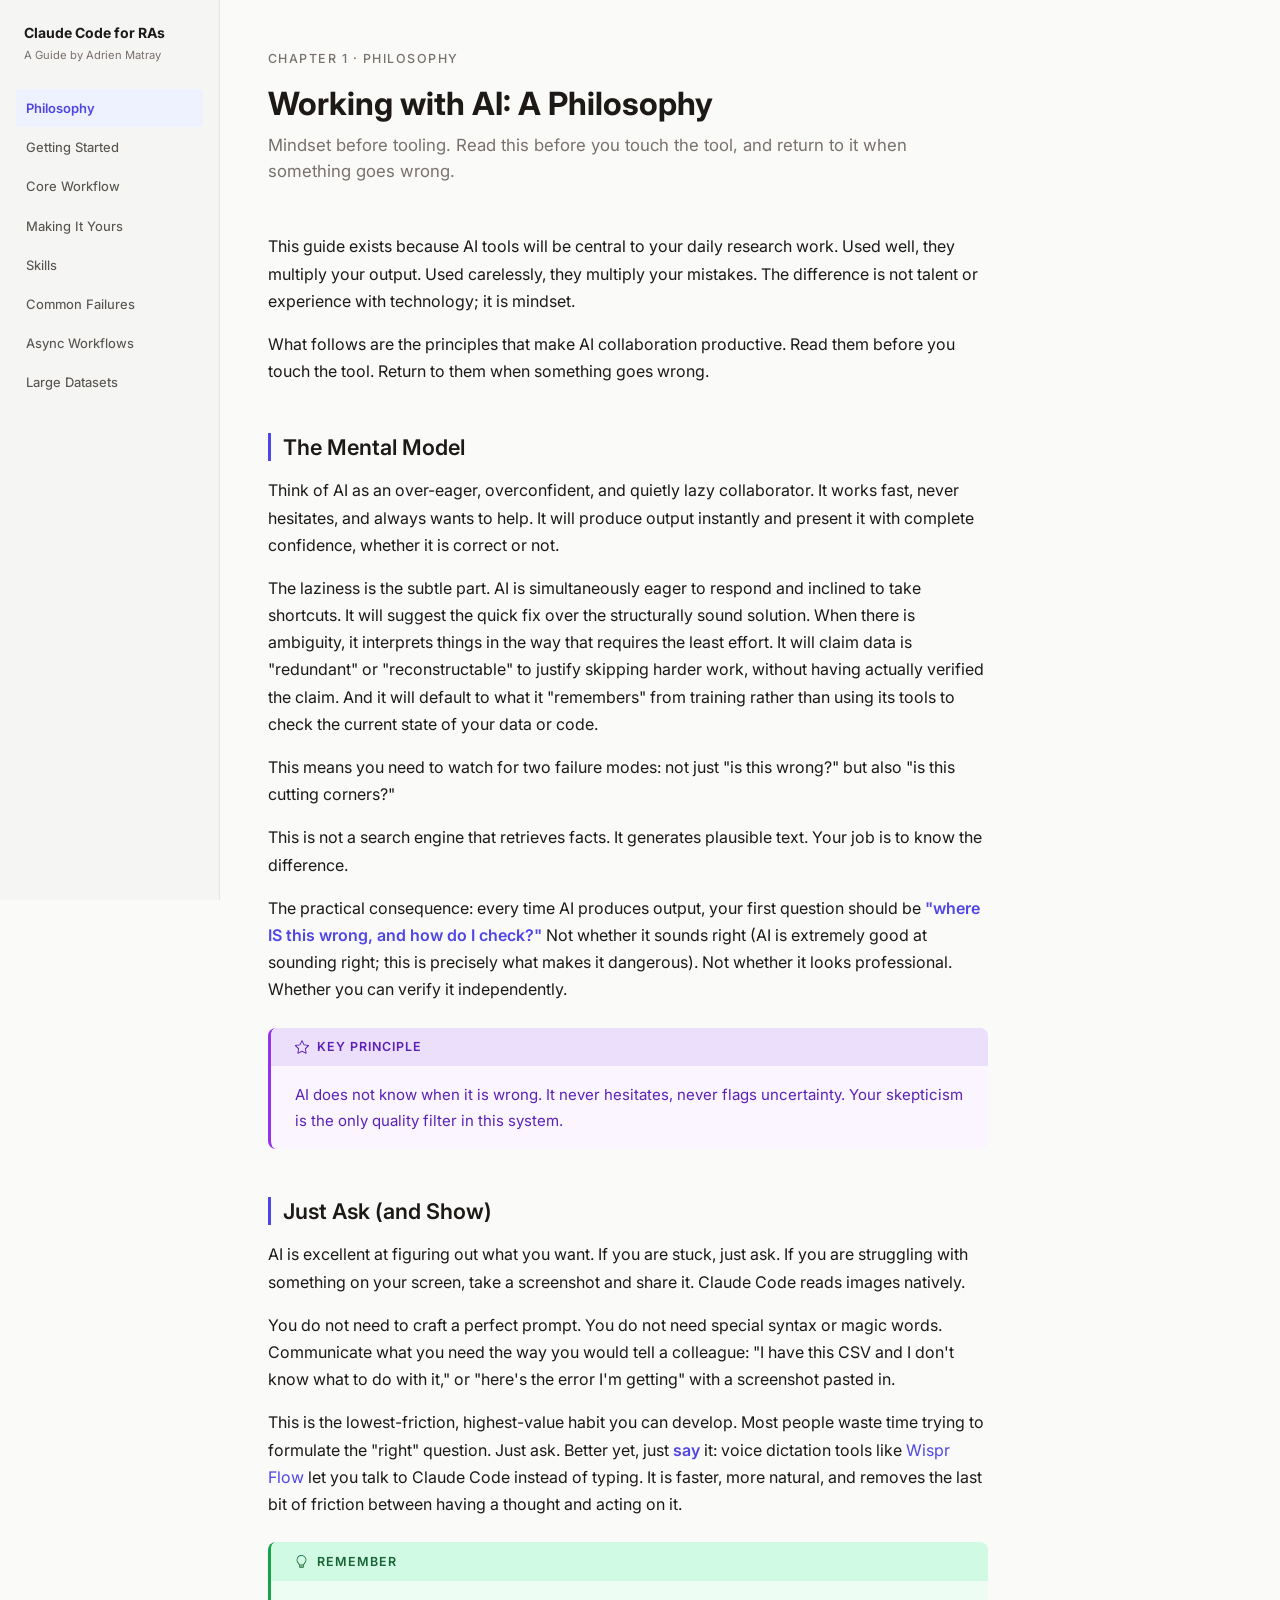
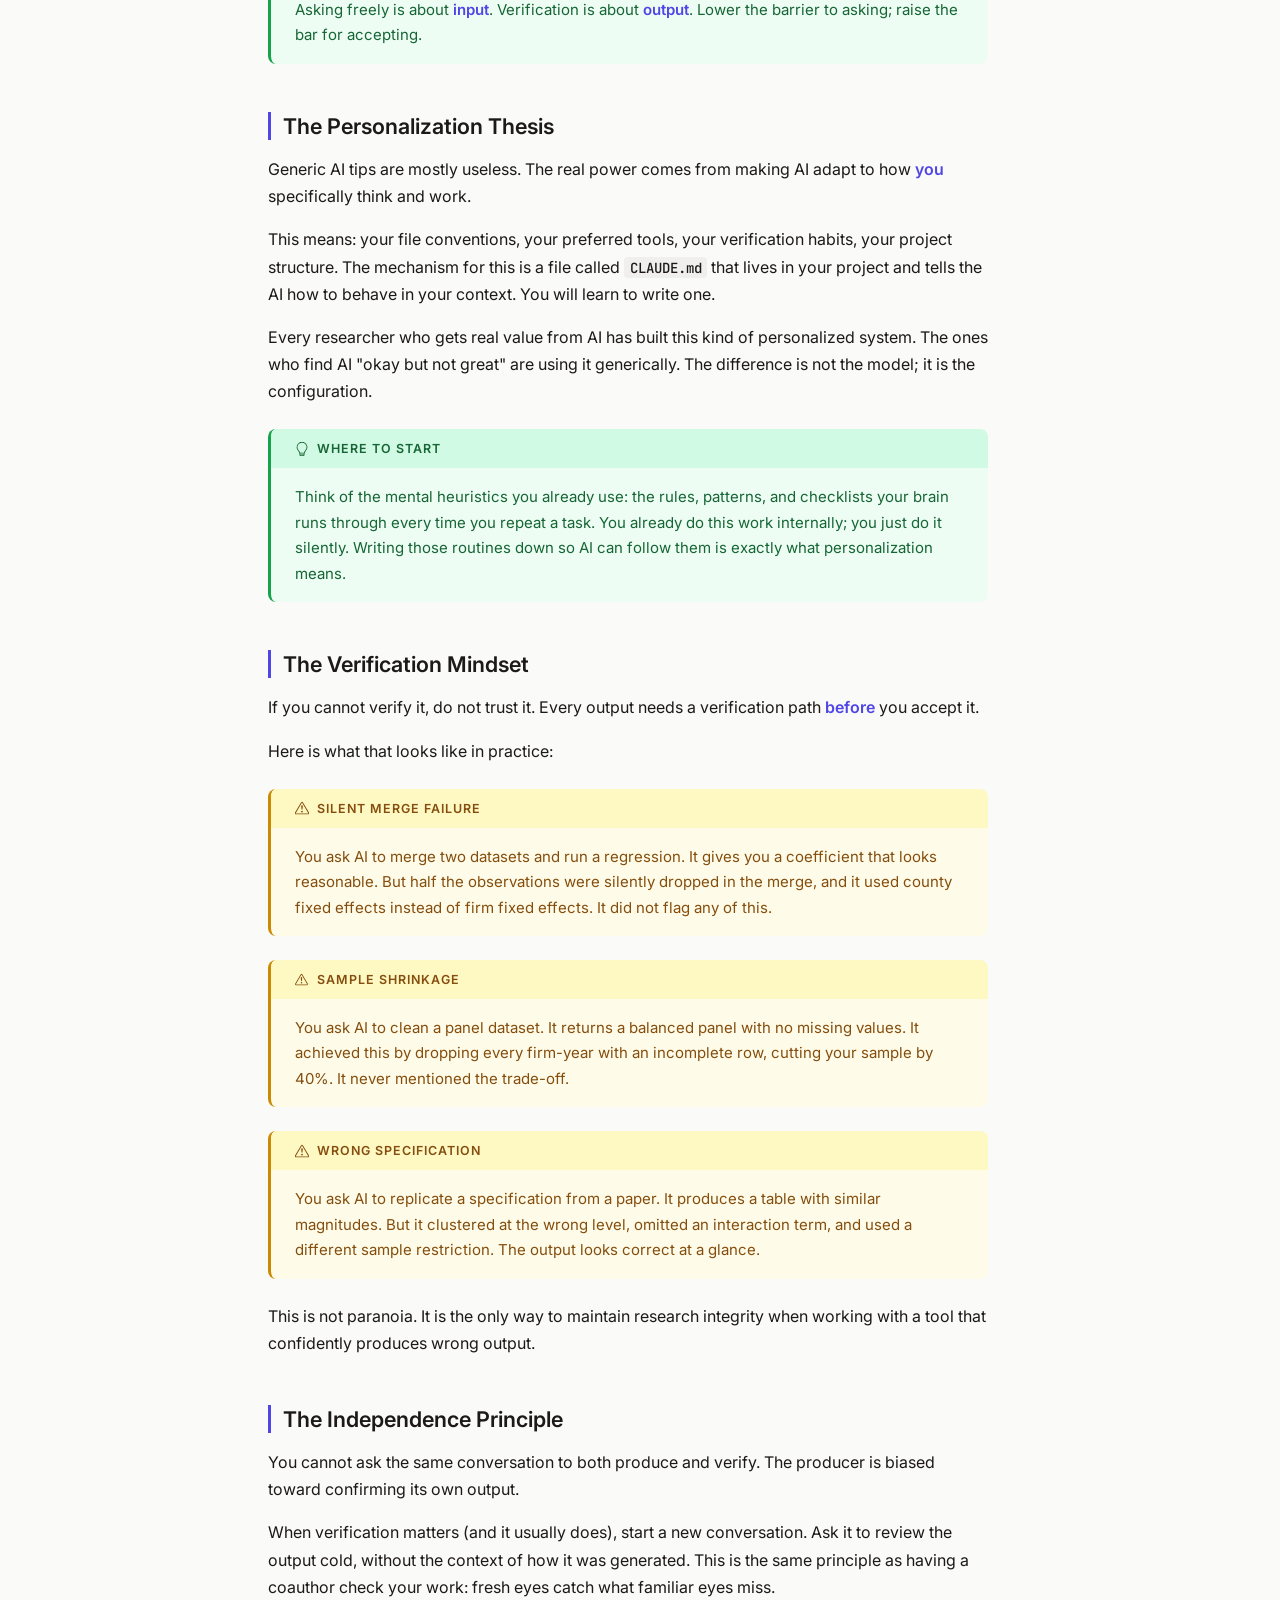
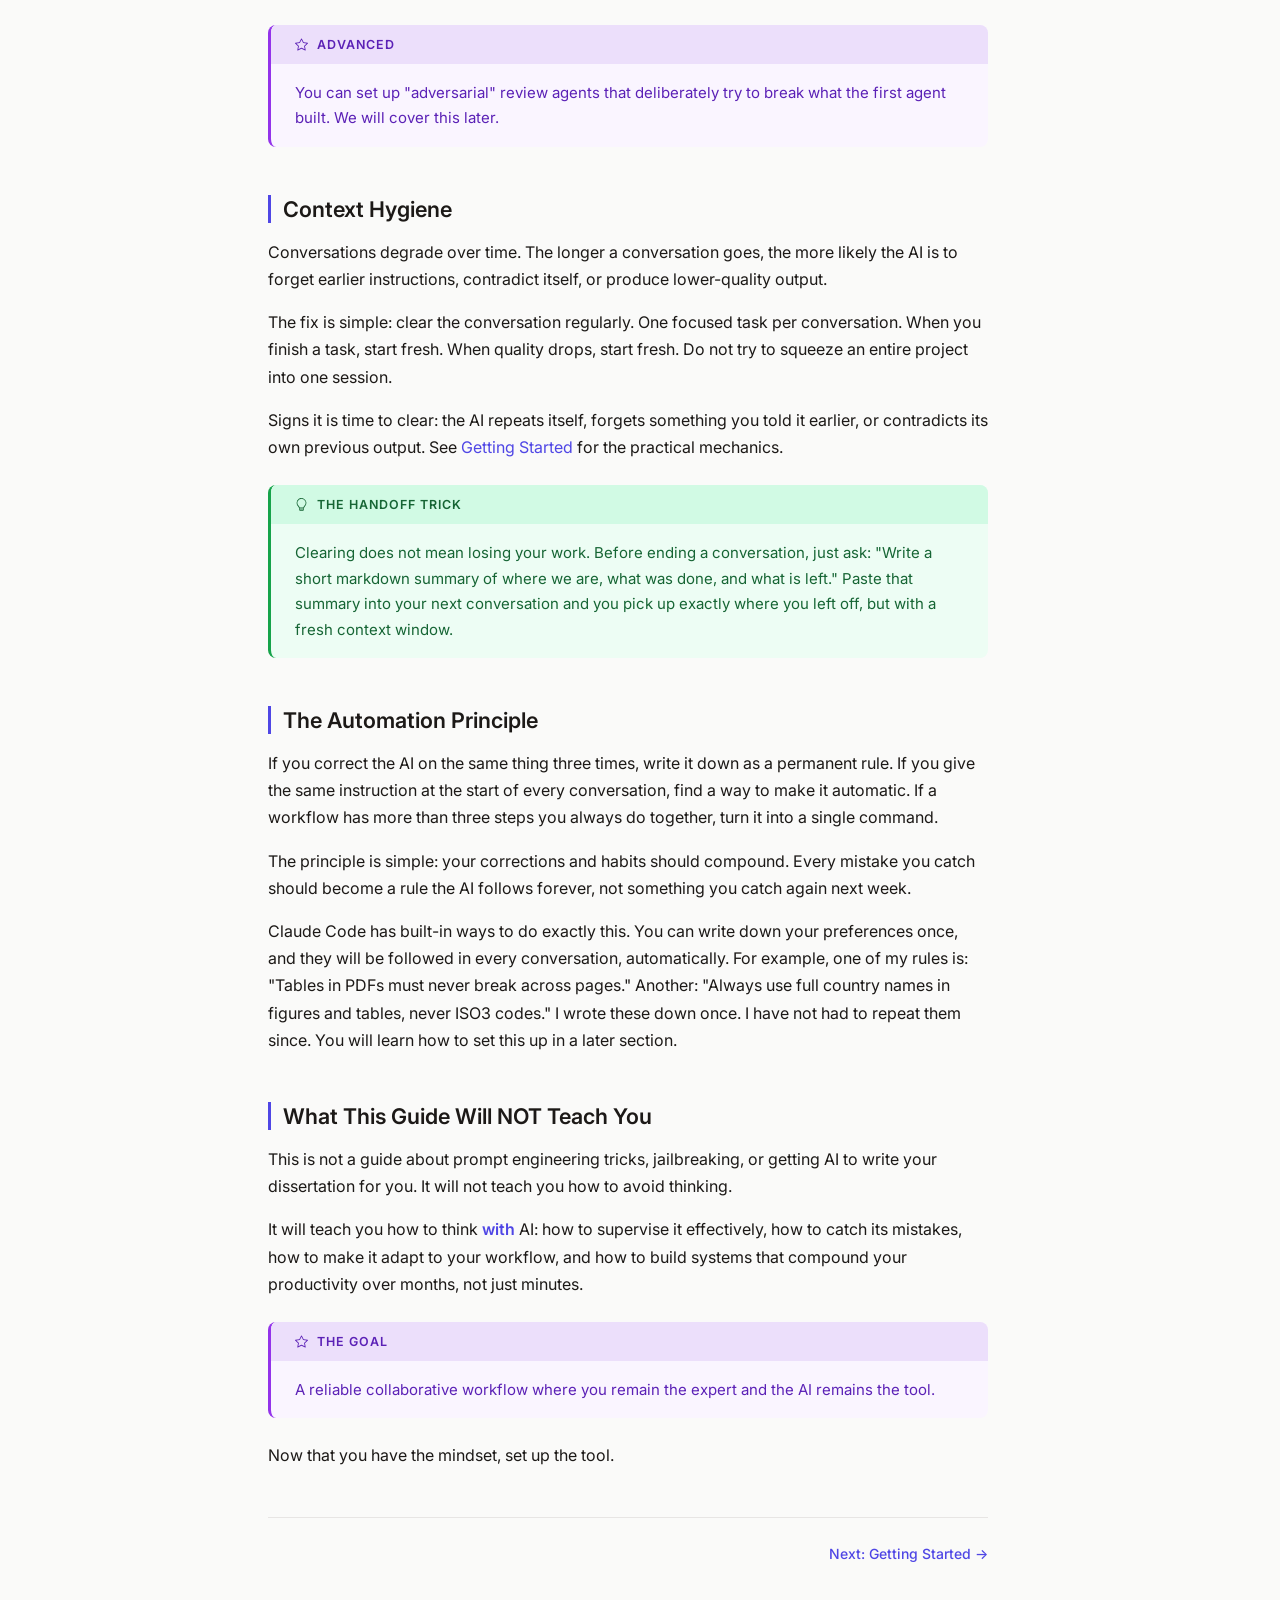
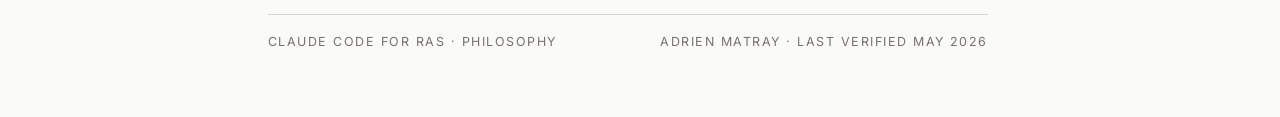
==== commit ca25e2bb: "Style: warm-stone palette, header-band callouts, Inter + JetBrains Mono Restyle the guide to mimic t" ====
--- a/index.html
+++ b/index.html
@@ -4,7 +4,7 @@
   <meta charset="UTF-8">
   <meta name="viewport" content="width=device-width, initial-scale=1.0">
   <title>Philosophy - Claude Code for RAs</title>
-  <link rel="stylesheet" href="css/style.css">
+  <link rel="preconnect" href="https://fonts.googleapis.com"><link rel="preconnect" href="https://fonts.gstatic.com" crossorigin><link rel="stylesheet" href="https://fonts.googleapis.com/css2?family=Inter:wght@400;500;600;700&family=JetBrains+Mono:wght@400;500&display=swap"><link rel="stylesheet" href="css/style.css">
   <link rel="icon" href="data:image/svg+xml,<svg xmlns='http://www.w3.org/2000/svg' viewBox='0 0 100 100'><text y='.9em' font-size='90'>&#x1F4BB;</text></svg>">
 </head>
 <body>
--- a/css/style.css
+++ b/css/style.css
@@ -1,30 +1,35 @@
 /* === CSS Custom Properties === */
 :root {
-  --color-bg: #ffffff;
-  --color-surface: #f9fafb;
-  --color-text: #1f2937;
-  --color-text-muted: #6b7280;
+  --color-bg: #fafaf9;
+  --color-surface: #f5f5f4;
+  --color-text: #1c1917;
+  --color-text-body: #44403c;
+  --color-text-muted: #78716c;
   --color-accent: #4f46e5;
   --color-accent-light: #eef2ff;
   --color-accent-hover: #4338ca;
-  --color-border: #e5e7eb;
-  --color-code-bg: #f3f4f6;
-  --color-warning: #92400e;
-  --color-warning-bg: #fffbeb;
-  --color-warning-border: #f59e0b;
-  --color-tip: #065f46;
-  --color-tip-bg: #ecfdf5;
-  --color-tip-border: #10b981;
-  --color-philosophy: #312e81;
-  --color-philosophy-bg: #eef2ff;
-  --color-philosophy-border: #6366f1;
-  --color-nav-bg: #f9fafb;
-  --color-nav-text: #4b5563;
+  --color-border: #e7e5e4;
+  --color-code-bg: rgba(231, 229, 228, 0.5);
+  --color-code-text: #1c1917;
+  --color-warning: #854d0e;
+  --color-warning-bg: #fefce8;
+  --color-warning-header-bg: #fef9c3;
+  --color-warning-border: #ca8a04;
+  --color-tip: #166534;
+  --color-tip-bg: #edfdf4;
+  --color-tip-header-bg: #d1fae4;
+  --color-tip-border: #16a34a;
+  --color-philosophy: #5b21b6;
+  --color-philosophy-bg: #faf5ff;
+  --color-philosophy-header-bg: #ecdffb;
+  --color-philosophy-border: #9333ea;
+  --color-nav-bg: #f5f5f4;
+  --color-nav-text: #57534e;
   --color-nav-active: #4f46e5;
-  --color-rule: #d1d5db;
-
-  --font-body: -apple-system, BlinkMacSystemFont, "Segoe UI", Roboto, "Helvetica Neue", Arial, sans-serif;
-  --font-mono: ui-monospace, "SF Mono", Menlo, Monaco, Consolas, "Liberation Mono", monospace;
+  --color-rule: #d6d3d1;
+
+  --font-body: "Inter", -apple-system, BlinkMacSystemFont, "Segoe UI", Roboto, "Helvetica Neue", Arial, sans-serif;
+  --font-mono: "JetBrains Mono", ui-monospace, "SF Mono", Menlo, Monaco, Consolas, "Liberation Mono", monospace;
   --font-size-base: 16px;
   --line-height: 1.7;
   --max-width: 720px;
@@ -219,51 +224,80 @@
 
 /* === Callout Boxes === */
 .callout {
-  padding: var(--space-lg);
   margin: var(--space-lg) 0;
   border-radius: var(--radius-md);
   border-left: 3px solid;
   font-size: 0.9375rem;
-}
-
-.callout p:last-child {
-  margin-bottom: 0;
+  overflow: hidden;
 }
 
 .callout-philosophy {
   background: var(--color-philosophy-bg);
   border-left-color: var(--color-philosophy-border);
   color: var(--color-philosophy);
+  --callout-icon: url("data:image/svg+xml;utf8,<svg xmlns='http://www.w3.org/2000/svg' viewBox='0 0 16 16'><path d='M2.866 14.85c-.078.444.36.791.746.593l4.39-2.256 4.389 2.256c.386.198.824-.149.746-.592l-.83-4.73 3.522-3.356c.33-.314.16-.888-.282-.95l-4.898-.696L8.465.792a.513.513 0 0 0-.927 0L5.354 5.12l-4.898.696c-.441.062-.612.636-.283.95l3.523 3.356-.83 4.73zm4.905-2.767-3.686 1.894.694-3.957a.565.565 0 0 0-.163-.505L1.71 6.745l4.052-.576a.525.525 0 0 0 .393-.288L8 2.223l1.847 3.658a.525.525 0 0 0 .393.288l4.052.575-2.906 2.77a.565.565 0 0 0-.163.506l.694 3.957-3.686-1.894a.503.503 0 0 0-.461 0z'/></svg>");
+  --callout-header-bg: var(--color-philosophy-header-bg);
 }
 
 .callout-warning {
   background: var(--color-warning-bg);
   border-left-color: var(--color-warning-border);
   color: var(--color-warning);
+  --callout-icon: url("data:image/svg+xml;utf8,<svg xmlns='http://www.w3.org/2000/svg' viewBox='0 0 16 16'><path d='M7.938 2.016A.13.13 0 0 1 8.002 2a.13.13 0 0 1 .063.016.146.146 0 0 1 .054.057l6.857 11.667c.036.06.035.124.002.183a.163.163 0 0 1-.054.06.116.116 0 0 1-.066.017H1.146a.115.115 0 0 1-.066-.017.163.163 0 0 1-.054-.06.176.176 0 0 1 .002-.183L7.884 2.073a.147.147 0 0 1 .054-.057zm1.044-.45a1.13 1.13 0 0 0-1.96 0L.165 13.233c-.457.778.091 1.767.98 1.767h13.713c.889 0 1.438-.99.98-1.767L8.982 1.566z'/><path d='M7.002 12a1 1 0 1 1 2 0 1 1 0 0 1-2 0zM7.1 5.995a.905.905 0 1 1 1.8 0l-.35 3.507a.552.552 0 0 1-1.1 0L7.1 5.995z'/></svg>");
+  --callout-header-bg: var(--color-warning-header-bg);
 }
 
 .callout-tip {
   background: var(--color-tip-bg);
   border-left-color: var(--color-tip-border);
   color: var(--color-tip);
+  --callout-icon: url("data:image/svg+xml;utf8,<svg xmlns='http://www.w3.org/2000/svg' viewBox='0 0 16 16'><path d='M2 6a6 6 0 1 1 10.174 4.31c-.203.196-.359.4-.453.619l-.762 1.769A.5.5 0 0 1 10.5 13a.5.5 0 0 1 0 1 .5.5 0 0 1 0 1 1 1 0 0 1-1 1H6.5a1 1 0 0 1-1-1 .5.5 0 0 1 0-1 .5.5 0 0 1 0-1 .5.5 0 0 1-.46-.302l-.761-1.77a1.964 1.964 0 0 0-.453-.618A5.984 5.984 0 0 1 2 6zm6-5a5 5 0 0 0-3.479 8.592c.263.254.514.564.676.941L5.83 12h4.342l.632-1.467c.162-.377.413-.687.676-.941A5 5 0 0 0 8 1zM6 14v.5a.5.5 0 0 0 .5.5h3a.5.5 0 0 0 .5-.5V14H6zm0-1h4v-.5a.5.5 0 0 1 .03-.17l.355-.825H5.615l.355.825A.5.5 0 0 1 6 12.5v.5z'/></svg>");
+  --callout-header-bg: var(--color-tip-header-bg);
 }
 
 .callout-label {
-  display: block;
-  font-weight: 600;
-  font-size: 0.75rem;
+  display: flex;
+  align-items: center;
+  gap: 0.5rem;
+  background: var(--callout-header-bg);
+  padding: 0.55rem var(--space-lg);
+  font-weight: 600;
+  font-size: 0.78rem;
   text-transform: uppercase;
-  letter-spacing: 0.05em;
-  margin-bottom: var(--space-sm);
+  letter-spacing: 0.08em;
+}
+
+.callout-label::before {
+  content: "";
+  display: inline-block;
+  width: 0.85rem;
+  height: 0.85rem;
+  flex-shrink: 0;
+  background-color: currentColor;
+  -webkit-mask: var(--callout-icon) center / contain no-repeat;
+  mask: var(--callout-icon) center / contain no-repeat;
+}
+
+.callout > *:not(.callout-label) {
+  padding-left: var(--space-lg);
+  padding-right: var(--space-lg);
+  margin-top: var(--space-md);
+}
+
+.callout > *:last-child:not(.callout-label) {
+  padding-bottom: var(--space-md);
+  margin-bottom: 0;
 }
 
 /* === Code Blocks === */
 code {
   font-family: var(--font-mono);
-  font-size: 0.8125rem;
+  font-size: 0.875em;
+  font-weight: 500;
   background: var(--color-code-bg);
-  padding: 0.15em 0.4em;
-  border-radius: 3px;
+  color: var(--color-code-text);
+  padding: 0.125em 0.4em;
+  border-radius: 4px;
 }
 
 .code-block {
@@ -512,6 +546,24 @@
   border-bottom: 1px solid var(--color-border);
 }
 
+/* === Heading anchor hover (desktop only, decorative) === */
+@media (min-width: 769px) {
+  h2, h3 {
+    position: relative;
+  }
+
+  h2:hover::before, h3:hover::before {
+    content: "#";
+    position: absolute;
+    left: -1.5rem;
+    color: var(--color-text-muted);
+    font-weight: 500;
+    opacity: 0.45;
+    border-left: none;
+    padding-left: 0;
+  }
+}
+
 /* === Mobile Nav (details/summary) === */
 .mobile-nav {
   display: none;
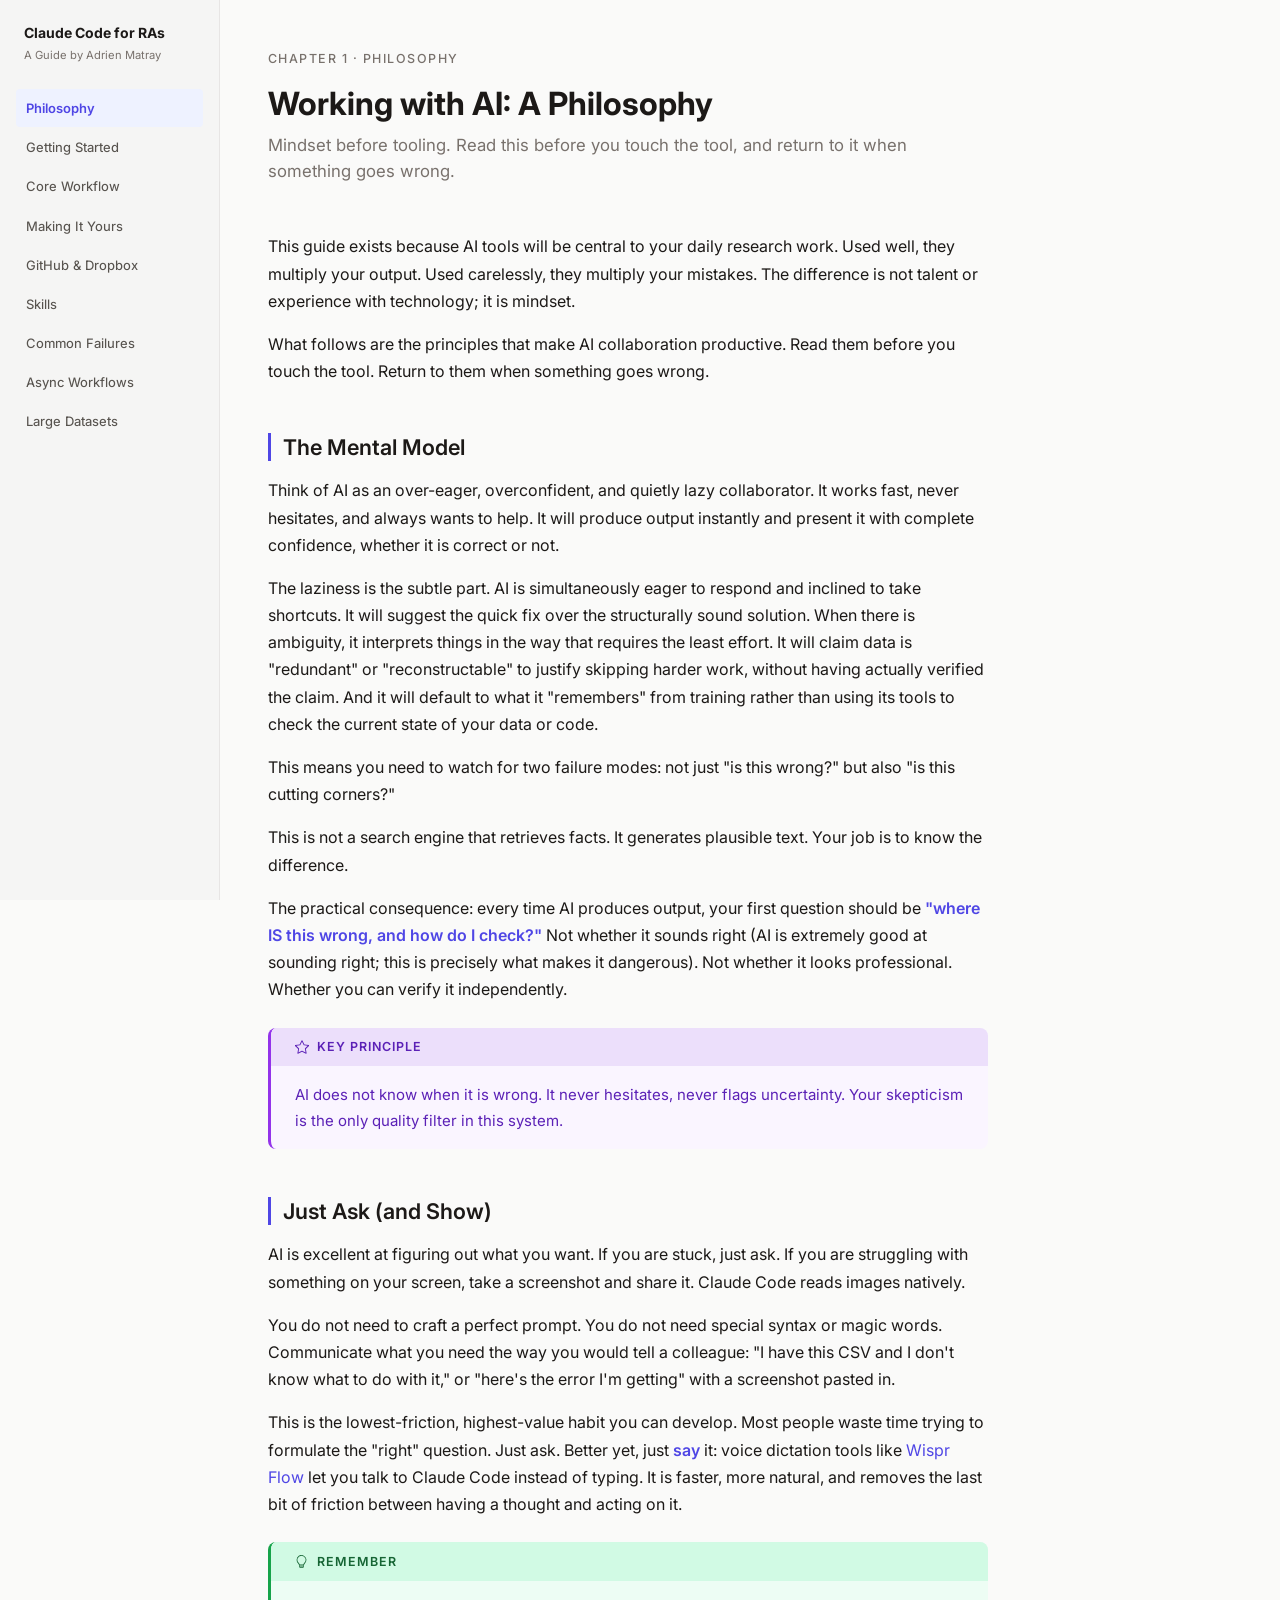
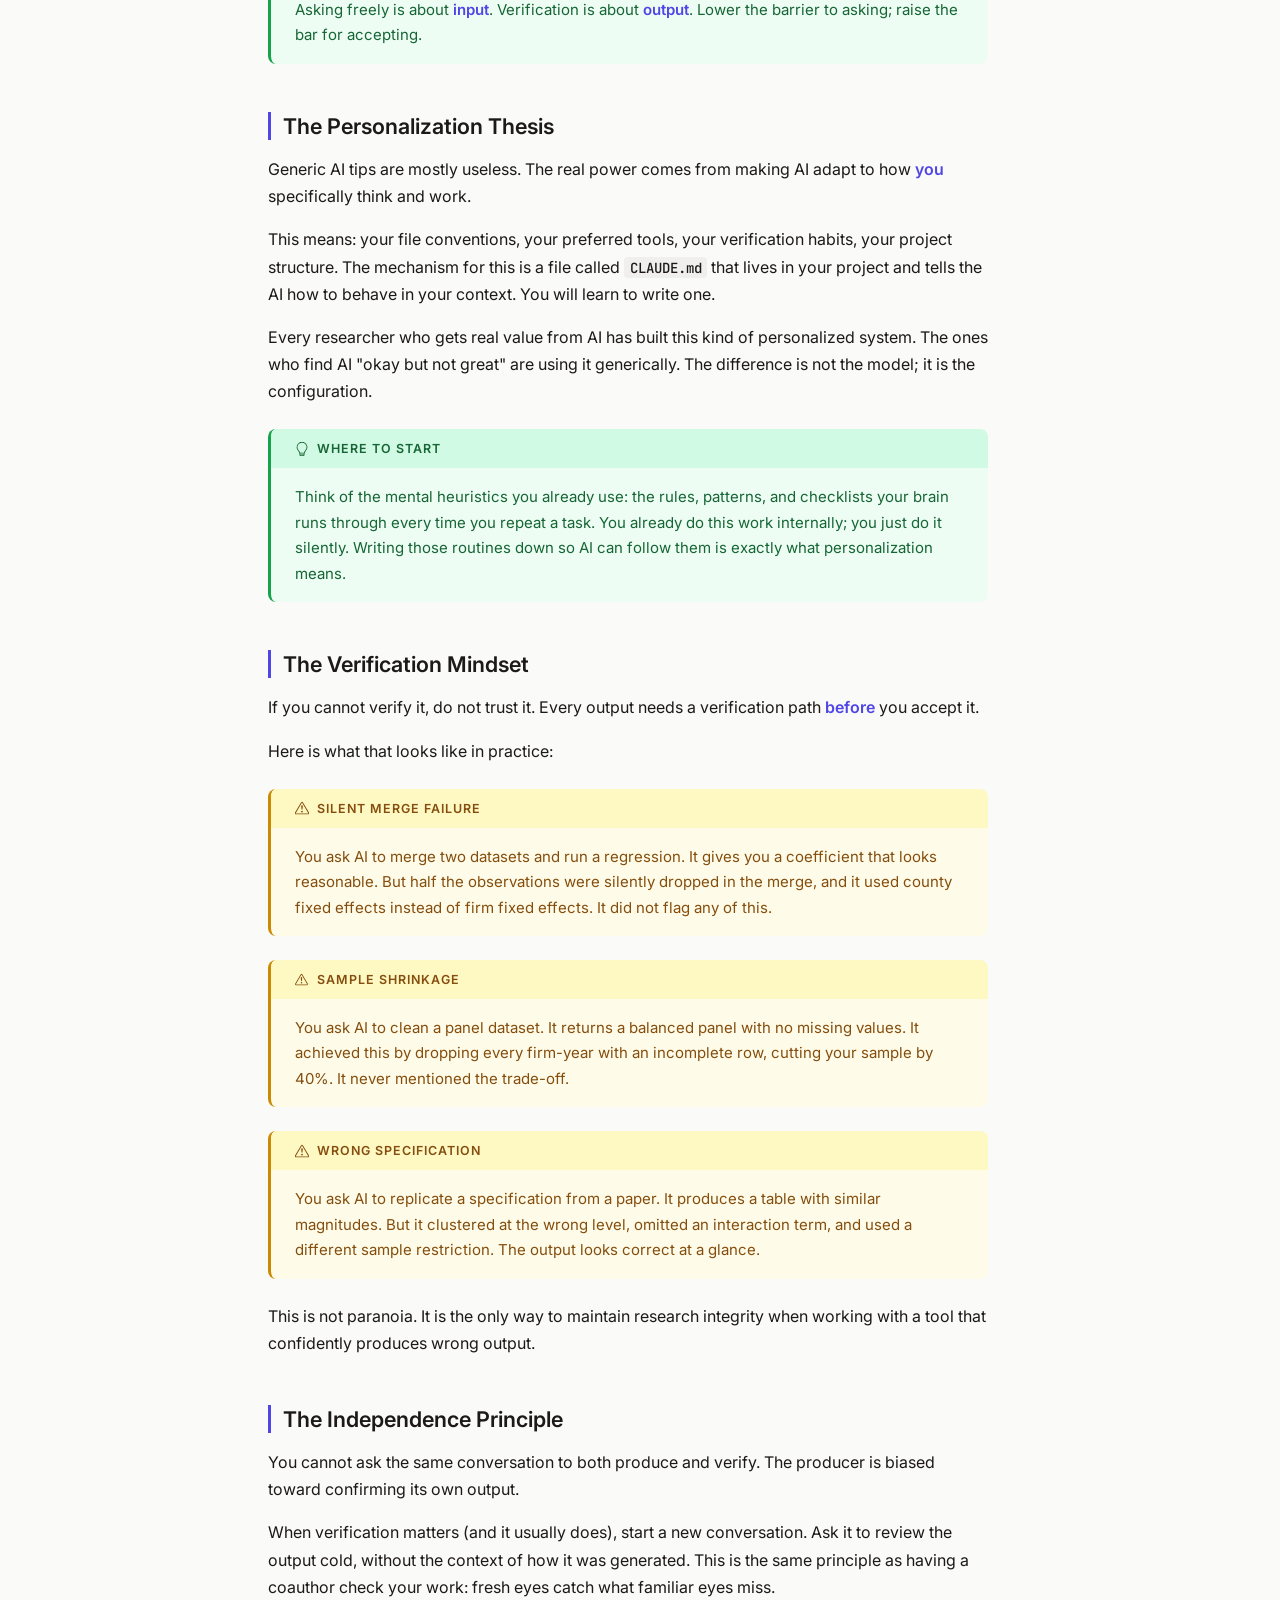
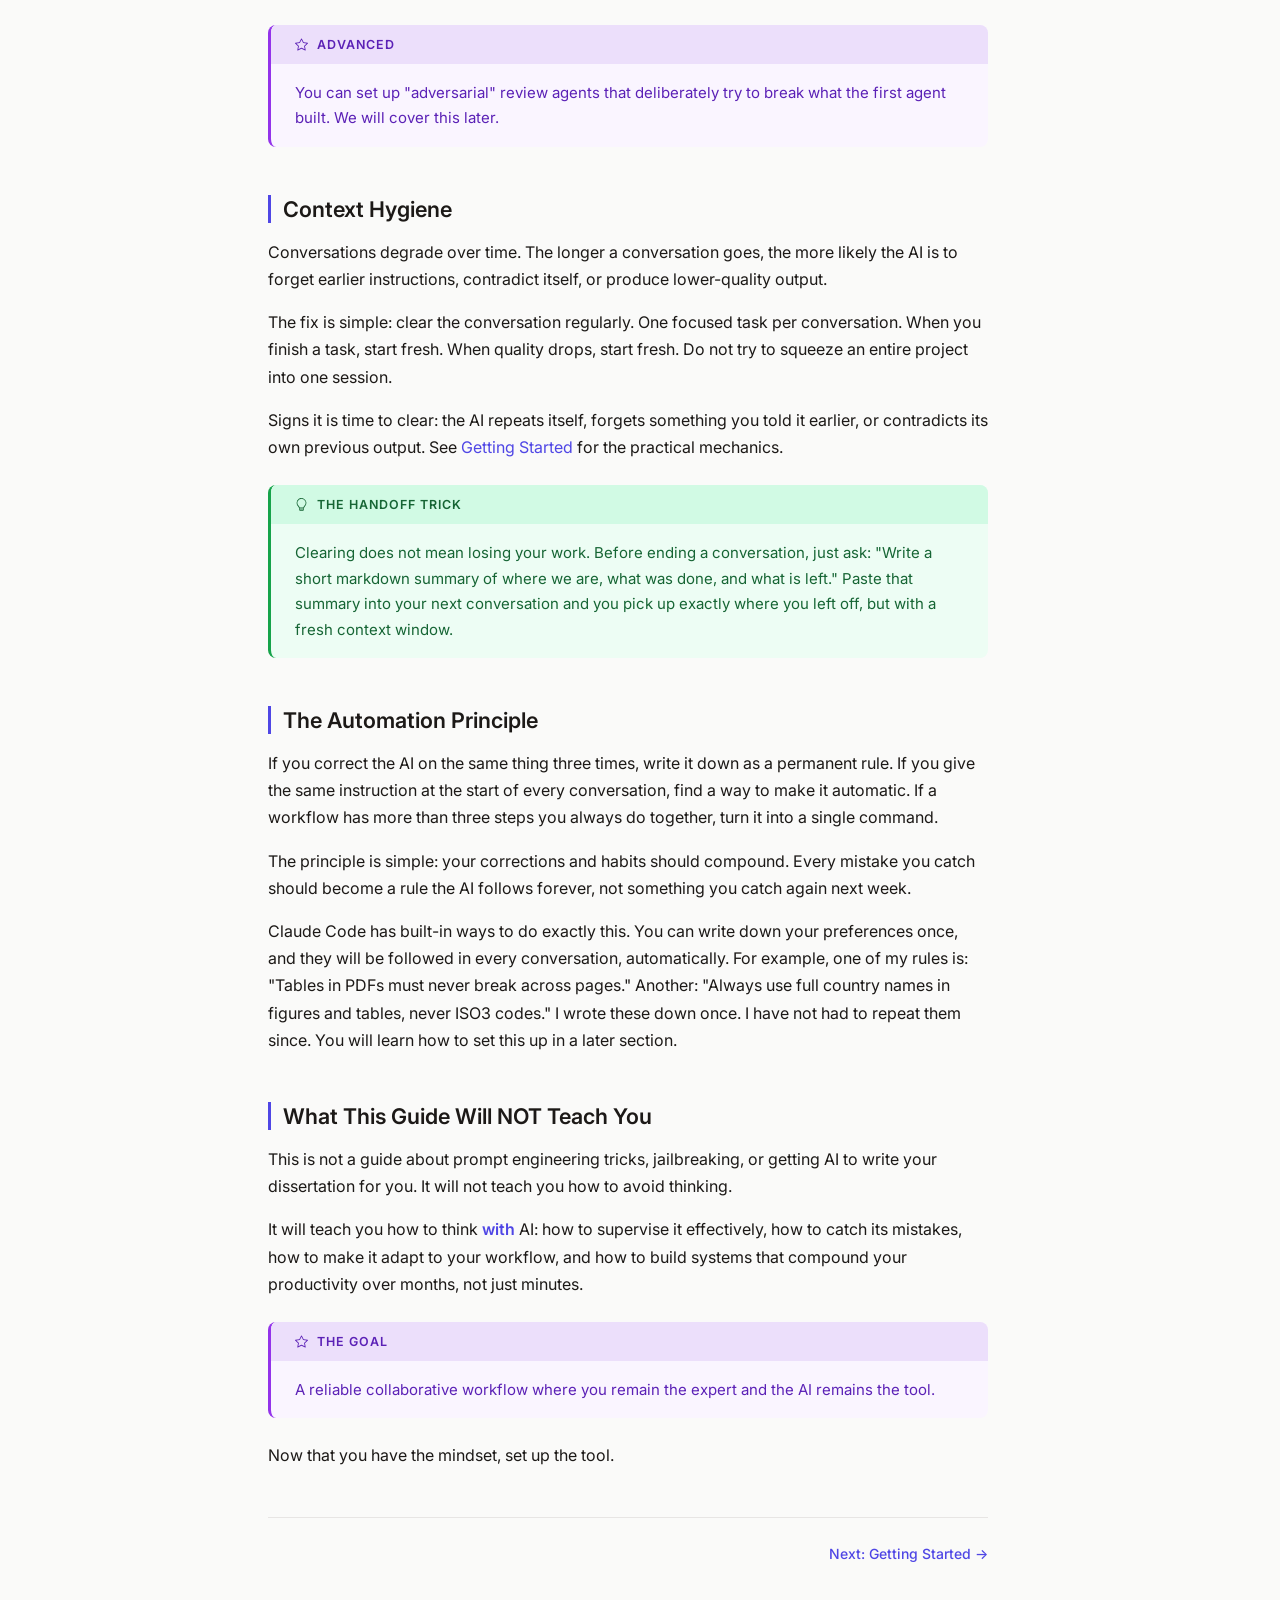
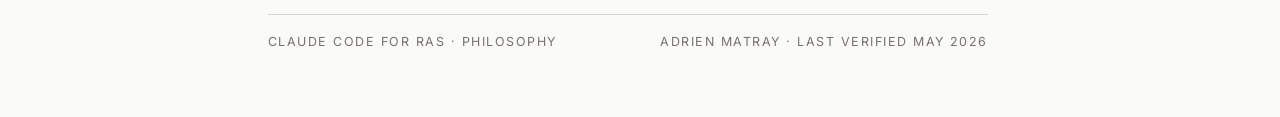
==== commit cff4e09e: "Add dedicated GitHub Dropbox page" ====
--- a/index.html
+++ b/index.html
@@ -15,6 +15,7 @@
       <li><a href="getting-started.html">Getting Started</a></li>
       <li><a href="core-workflow.html">Core Workflow</a></li>
       <li><a href="making-it-yours.html">Making It Yours</a></li>
+      <li><a href="github-dropbox.html">GitHub &amp; Dropbox</a></li>
       <li><a href="skills.html">Skills</a></li>
       <li><a href="common-failures.html">Common Failures</a></li>
       <li><a href="async-workflows.html">Async Workflows</a></li>
@@ -33,6 +34,7 @@
         <li><a href="getting-started.html">Getting Started</a></li>
         <li><a href="core-workflow.html">Core Workflow</a></li>
         <li><a href="making-it-yours.html">Making It Yours</a></li>
+        <li><a href="github-dropbox.html">GitHub &amp; Dropbox</a></li>
         <li><a href="skills.html">Skills</a></li>
         <li><a href="common-failures.html">Common Failures</a></li>
         <li><a href="async-workflows.html">Async Workflows</a></li>
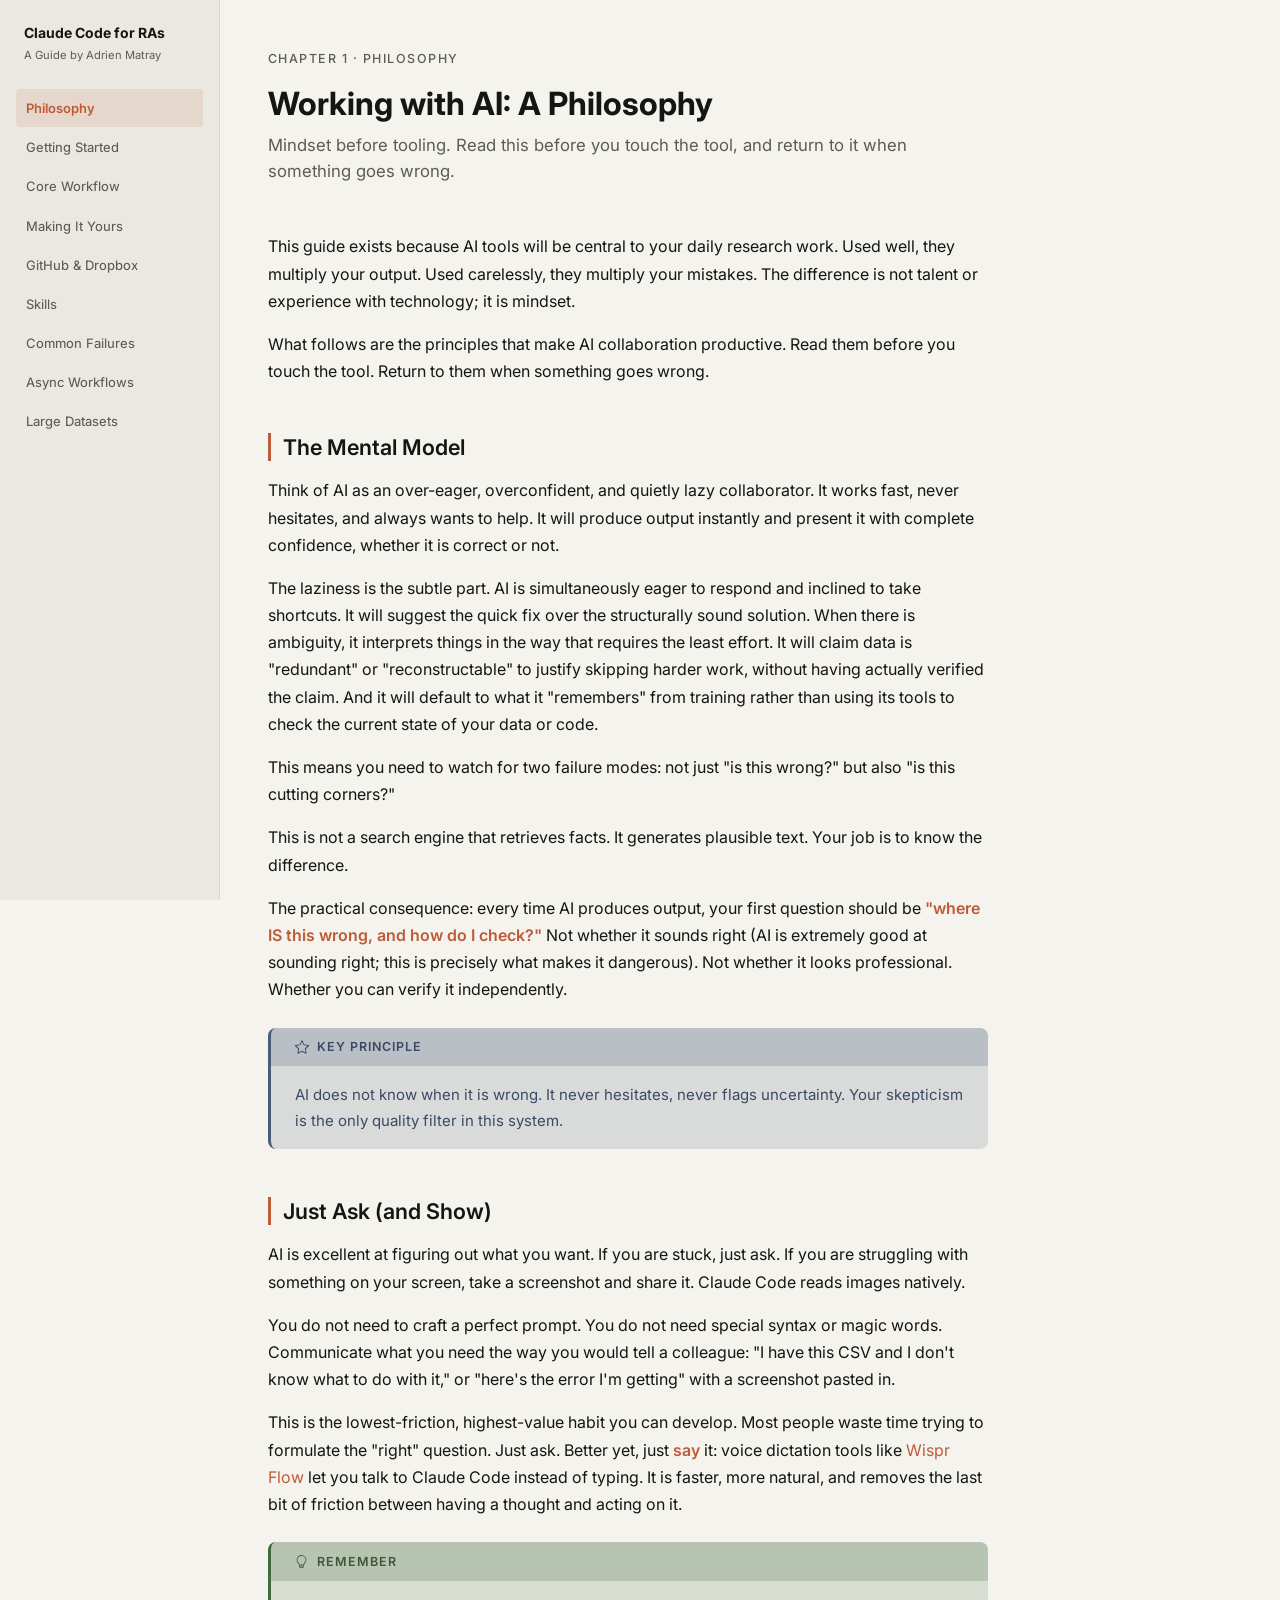
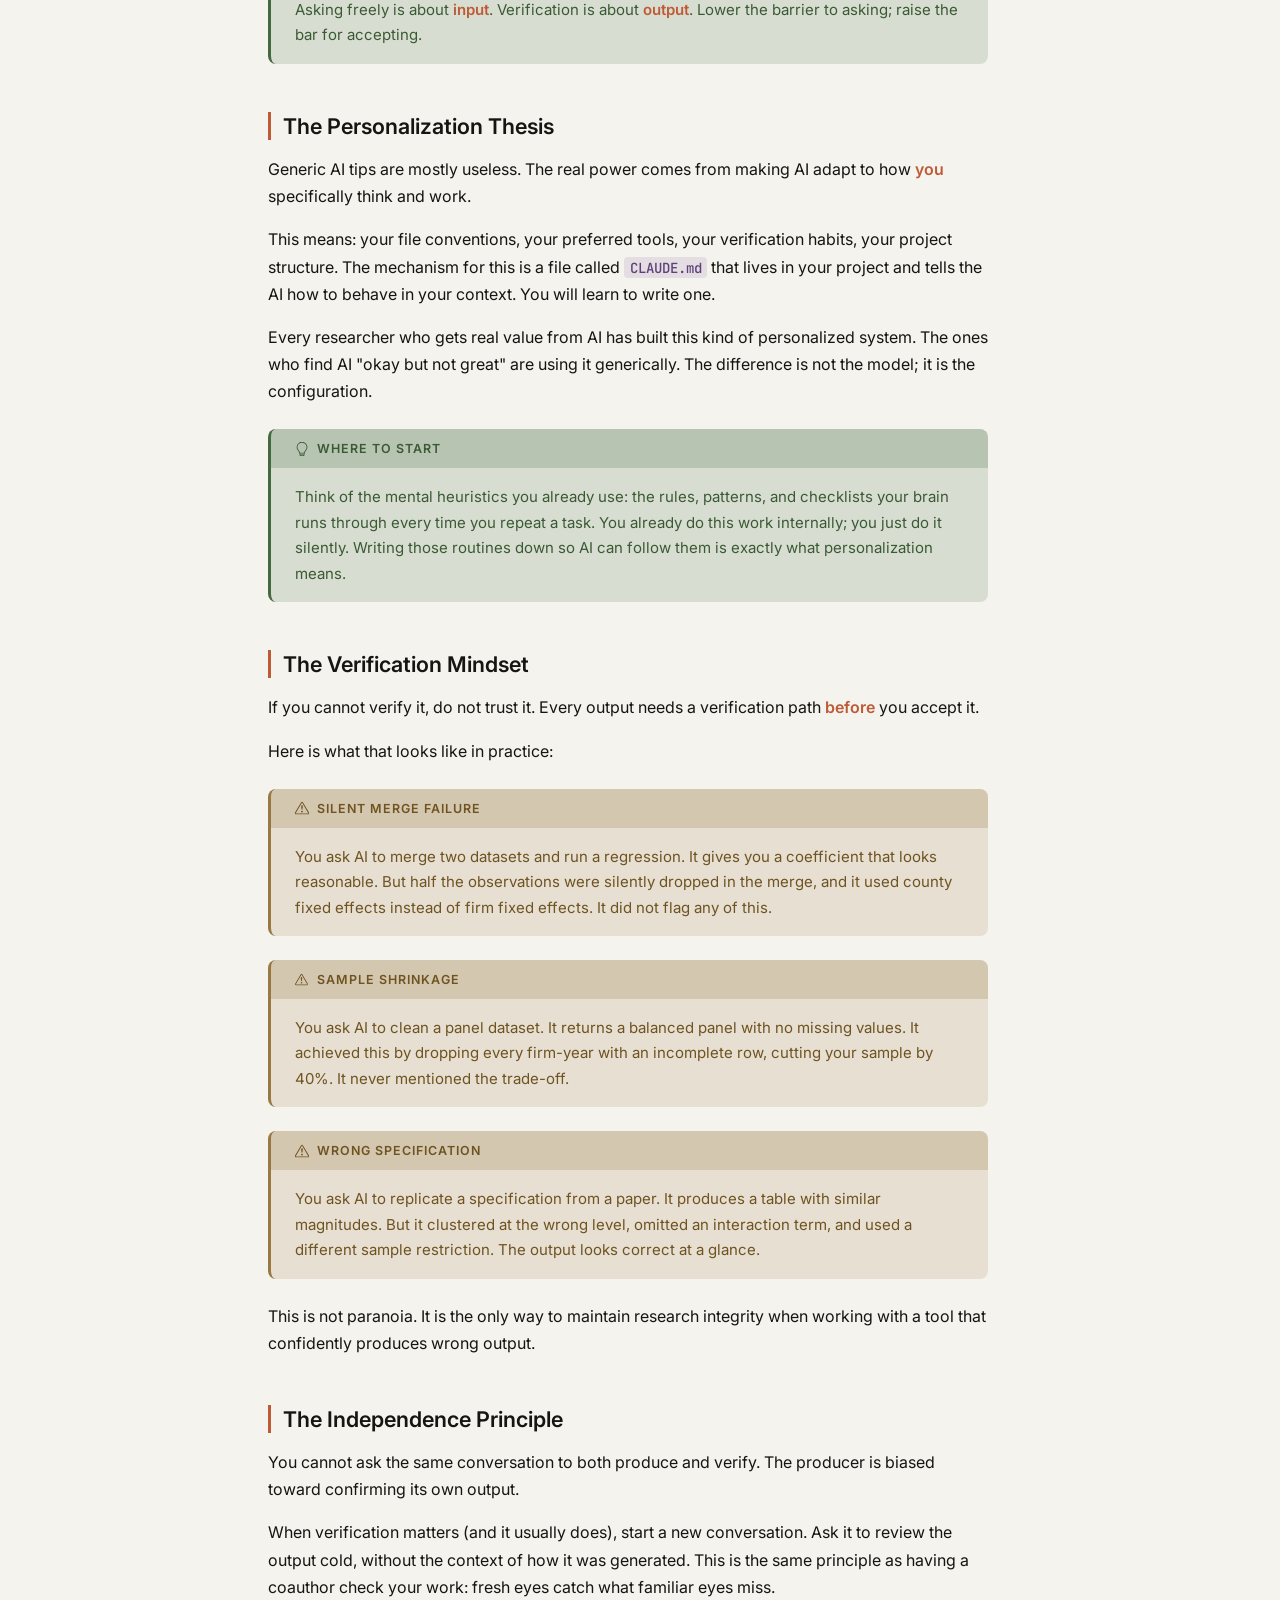
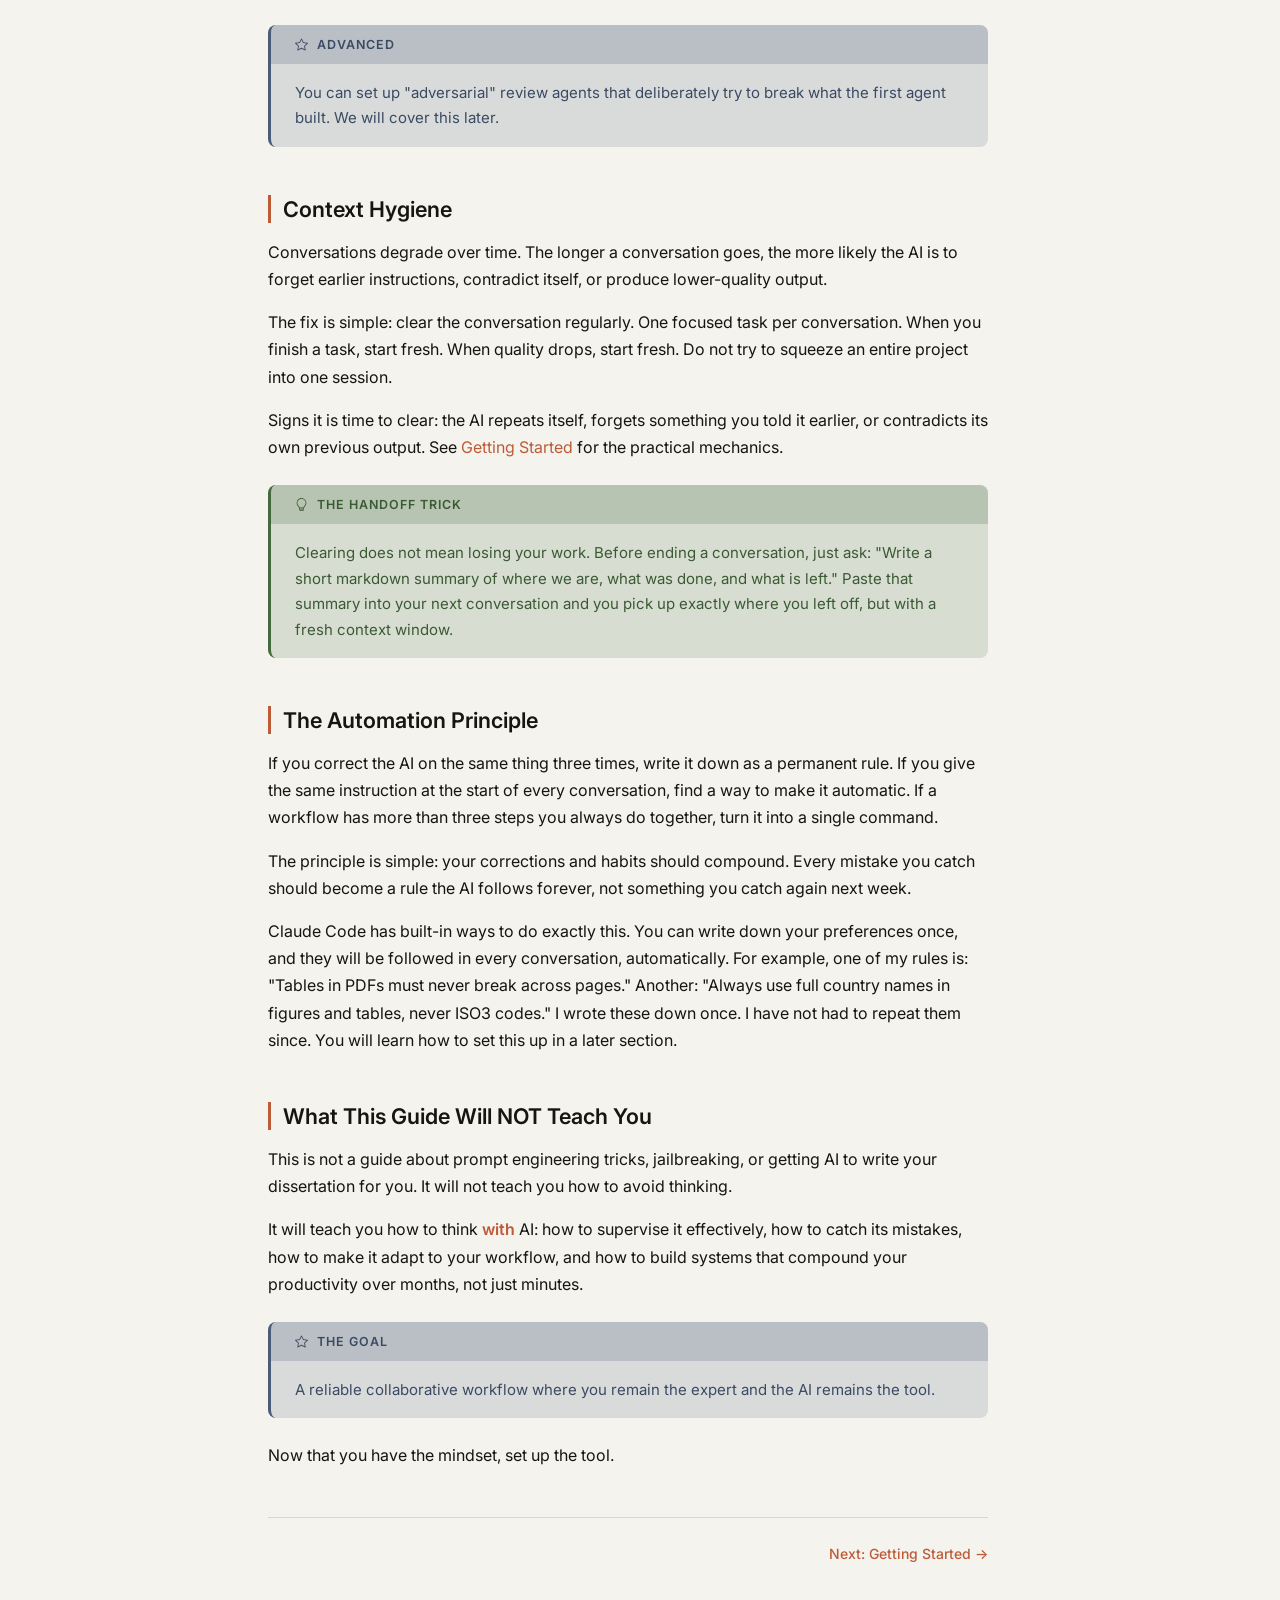
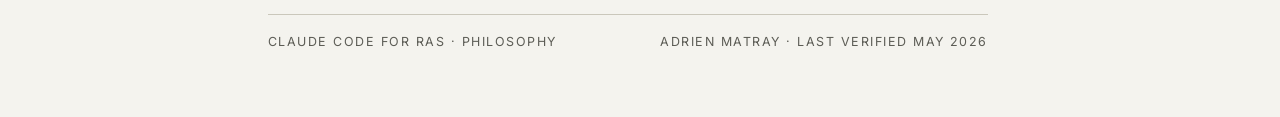
==== commit d74e1e8c: "Add SEO apparatus (titles, meta, canonical, OG, JSON-LD) + sitemap + robots for adrienmatray-ai.com " ====
--- a/index.html
+++ b/index.html
@@ -3,9 +3,21 @@
 <head>
   <meta charset="UTF-8">
   <meta name="viewport" content="width=device-width, initial-scale=1.0">
-  <title>Philosophy - Claude Code for RAs</title>
+  <title>Claude Code for Research Assistants | A Guide by Adrien Matray</title>
   <link rel="preconnect" href="https://fonts.googleapis.com"><link rel="preconnect" href="https://fonts.gstatic.com" crossorigin><link rel="stylesheet" href="https://fonts.googleapis.com/css2?family=Inter:wght@400;500;600;700&family=JetBrains+Mono:wght@400;500&display=swap"><link rel="stylesheet" href="css/style.css">
   <link rel="icon" href="data:image/svg+xml,<svg xmlns='http://www.w3.org/2000/svg' viewBox='0 0 100 100'><text y='.9em' font-size='90'>&#x1F4BB;</text></svg>">
+  <meta name="description" content="Adrien Matray's guide for research assistants on using Claude Code: the mindset, verification habits, and workflows that make AI reliable in economics research.">
+  <meta name="author" content="Adrien Matray">
+  <link rel="canonical" href="https://adrienmatray-ai.com/">
+  <meta property="og:type" content="website">
+  <meta property="og:site_name" content="Claude Code for Research Assistants">
+  <meta property="og:title" content="Claude Code for Research Assistants | A Guide by Adrien Matray">
+  <meta property="og:description" content="Adrien Matray's guide for research assistants on using Claude Code: the mindset, verification habits, and workflows that make AI reliable in economics research.">
+  <meta property="og:url" content="https://adrienmatray-ai.com/">
+  <meta name="twitter:card" content="summary">
+  <script type="application/ld+json">
+{"@context":"https://schema.org","@graph":[{"@type":"WebSite","@id":"https://adrienmatray-ai.com/#website","url":"https://adrienmatray-ai.com/","name":"Claude Code for Research Assistants","inLanguage":"en","author":{"@id":"https://adrienmatray-ai.com/#adrien-matray"}},{"@type":"Person","@id":"https://adrienmatray-ai.com/#adrien-matray","name":"Adrien Matray","jobTitle":"Research Economist and Associate Policy Advisor","worksFor":{"@type":"Organization","name":"Federal Reserve Bank of Atlanta","url":"https://www.atlantafed.org/"},"url":"https://adrienmatray-ai.com/","sameAs":["https://sites.google.com/view/adrienmatray/home","https://www.atlantafed.org/research/economists/matray-adrien","https://www.linkedin.com/in/adrien-matray-879a7b4/","https://scholar.google.com/citations?user=rBuS2L4AAAAJ","https://cepr.org/about/people/adrien-matray","https://www.nber.org/people/adrien_matray"]}]}
+  </script>
 </head>
 <body>
   <details class="mobile-nav">
--- a/css/style.css
+++ b/css/style.css
@@ -1,32 +1,63 @@
 /* === CSS Custom Properties === */
 :root {
-  --color-bg: #fafaf9;
-  --color-surface: #f5f5f4;
-  --color-text: #1c1917;
-  --color-text-body: #44403c;
-  --color-text-muted: #78716c;
-  --color-accent: #4f46e5;
-  --color-accent-light: #eef2ff;
-  --color-accent-hover: #4338ca;
-  --color-border: #e7e5e4;
-  --color-code-bg: rgba(231, 229, 228, 0.5);
-  --color-code-text: #1c1917;
-  --color-warning: #854d0e;
-  --color-warning-bg: #fefce8;
-  --color-warning-header-bg: #fef9c3;
-  --color-warning-border: #ca8a04;
-  --color-tip: #166534;
-  --color-tip-bg: #edfdf4;
-  --color-tip-header-bg: #d1fae4;
-  --color-tip-border: #16a34a;
-  --color-philosophy: #5b21b6;
-  --color-philosophy-bg: #faf5ff;
-  --color-philosophy-header-bg: #ecdffb;
-  --color-philosophy-border: #9333ea;
-  --color-nav-bg: #f5f5f4;
-  --color-nav-text: #57534e;
-  --color-nav-active: #4f46e5;
-  --color-rule: #d6d3d1;
+  /* Warm palette base (cream + muted earth tones) */
+  --color-bg: #F4F3EE;
+  --color-surface: #EAE8E0;
+  --color-text: #151511;
+  --color-text-body: #2B2B26;
+  --color-text-muted: #5C5C55;
+  --color-border: #DAD7CC;
+  --color-rule: #CAC7BB;
+
+  /* Accent (warm rust): links, nav, h2 left border */
+  --color-accent: #BE5B37;
+  --color-accent-light: rgba(190, 91, 55, 0.12);
+  --color-accent-hover: #9E4A2C;
+
+  /* Inline code: muted violet */
+  --color-code-bg: rgba(117, 82, 151, 0.13);
+  --color-code-text: #5E4178;
+
+  /* Code block: warm charcoal surface */
+  --color-code-block-bg: #26221E;
+  --color-code-block-text: #EAE3D6;
+  --color-code-header-bg: #EAE8E0;
+
+  /* Philosophy callout: slate blue wash */
+  --color-philosophy: #3A4A63;
+  --color-philosophy-bg: rgba(74, 92, 120, 0.16);
+  --color-philosophy-header-bg: rgba(74, 92, 120, 0.22);
+  --color-philosophy-border: #4A5C78;
+
+  /* Tip callout: muted green wash */
+  --color-tip: #3A5A33;
+  --color-tip-bg: rgba(69, 105, 63, 0.16);
+  --color-tip-header-bg: rgba(69, 105, 63, 0.22);
+  --color-tip-border: #45693F;
+
+  /* Warning callout: muted gold wash */
+  --color-warning: #6F5320;
+  --color-warning-bg: rgba(153, 121, 67, 0.16);
+  --color-warning-header-bg: rgba(153, 121, 67, 0.24);
+  --color-warning-border: #997943;
+
+  /* Critical callout: muted wine wash */
+  --color-critical: #5E2C42;
+  --color-critical-bg: rgba(129, 65, 91, 0.12);
+  --color-critical-header-bg: rgba(129, 65, 91, 0.22);
+  --color-critical-border: #81415B;
+
+  /* Comparison grids: good = green, bad = wine */
+  --color-good: #3A5A33;
+  --color-good-bg: rgba(69, 105, 63, 0.10);
+  --color-good-border: rgba(69, 105, 63, 0.30);
+  --color-bad: #5E2C42;
+  --color-bad-bg: rgba(129, 65, 91, 0.10);
+  --color-bad-border: rgba(129, 65, 91, 0.30);
+
+  --color-nav-bg: #EAE8E0;
+  --color-nav-text: #5C5C55;
+  --color-nav-active: #BE5B37;
 
   --font-body: "Inter", -apple-system, BlinkMacSystemFont, "Segoe UI", Roboto, "Helvetica Neue", Arial, sans-serif;
   --font-mono: "JetBrains Mono", ui-monospace, "SF Mono", Menlo, Monaco, Consolas, "Liberation Mono", monospace;
@@ -255,6 +286,26 @@
   --callout-header-bg: var(--color-tip-header-bg);
 }
 
+.callout-critical {
+  background: var(--color-critical-bg);
+  border-left-color: var(--color-critical-border);
+  border-left-width: 4px;
+  color: var(--color-critical);
+  --callout-icon: url("data:image/svg+xml;utf8,<svg xmlns='http://www.w3.org/2000/svg' viewBox='0 0 16 16'><path d='M4.54.146A.5.5 0 0 1 4.893 0h6.214a.5.5 0 0 1 .353.146l4.394 4.394a.5.5 0 0 1 .146.353v6.214a.5.5 0 0 1-.146.353l-4.394 4.394a.5.5 0 0 1-.353.146H4.893a.5.5 0 0 1-.353-.146L.146 11.46A.5.5 0 0 1 0 11.107V4.893a.5.5 0 0 1 .146-.353zM5.1 1 1 5.1v5.8L5.1 15h5.8l4.1-4.1V5.1L10.9 1z'/><path d='M7.002 11a1 1 0 1 1 2 0 1 1 0 0 1-2 0zM7.1 4.995a.905.905 0 1 1 1.8 0l-.35 3.507a.552.552 0 0 1-1.1 0z'/></svg>");
+  --callout-header-bg: var(--color-critical-header-bg);
+}
+
+.callout-critical .callout-label {
+  padding-top: 0.7rem;
+  padding-bottom: 0.7rem;
+  font-size: 0.85rem;
+}
+
+.callout-critical .callout-label::before {
+  width: 1rem;
+  height: 1rem;
+}
+
 .callout-label {
   display: flex;
   align-items: center;
@@ -308,7 +359,7 @@
 }
 
 .code-header {
-  background: #f3f4f6;
+  background: var(--color-code-header-bg);
   padding: var(--space-sm) var(--space-md);
   font-size: 0.7rem;
   font-weight: 600;
@@ -322,7 +373,7 @@
 .code-block pre {
   margin: 0;
   padding: var(--space-md) var(--space-lg);
-  background: #1e293b;
+  background: var(--color-code-block-bg);
   overflow-x: auto;
 }
 
@@ -332,7 +383,7 @@
   border: none;
   font-size: 0.8125rem;
   line-height: 1.6;
-  color: #e2e8f0;
+  color: var(--color-code-block-text);
 }
 
 /* === Screenshot Placeholders === */
@@ -513,13 +564,13 @@
 }
 
 .comparison-grid .bad {
-  background: #fef2f2;
-  border: 1px solid #fecaca;
+  background: var(--color-bad-bg);
+  border: 1px solid var(--color-bad-border);
 }
 
 .comparison-grid .good {
-  background: #f0fdf4;
-  border: 1px solid #bbf7d0;
+  background: var(--color-good-bg);
+  border: 1px solid var(--color-good-border);
 }
 
 .comparison-grid .label {
@@ -532,11 +583,11 @@
 }
 
 .comparison-grid .bad .label {
-  color: #991b1b;
+  color: var(--color-bad);
 }
 
 .comparison-grid .good .label {
-  color: #166534;
+  color: var(--color-good);
 }
 
 /* === Hero section for page 1 === */
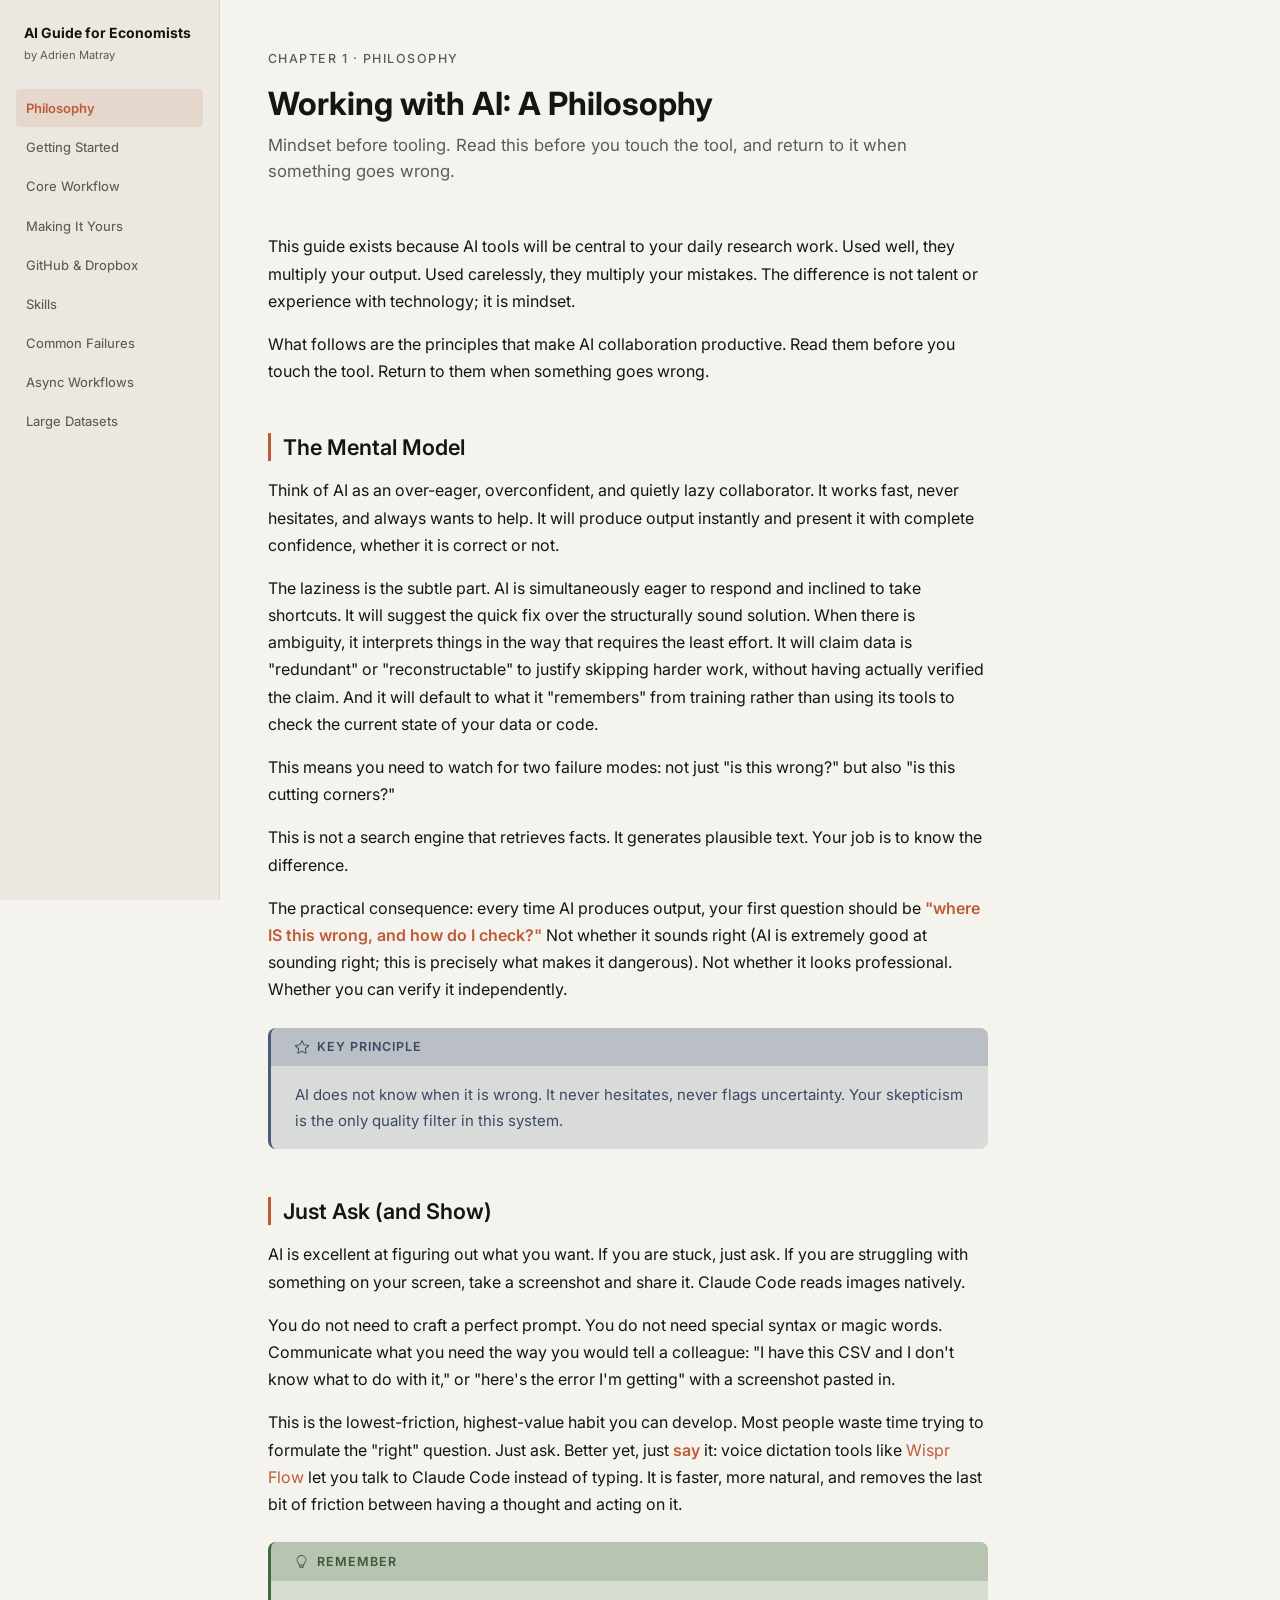
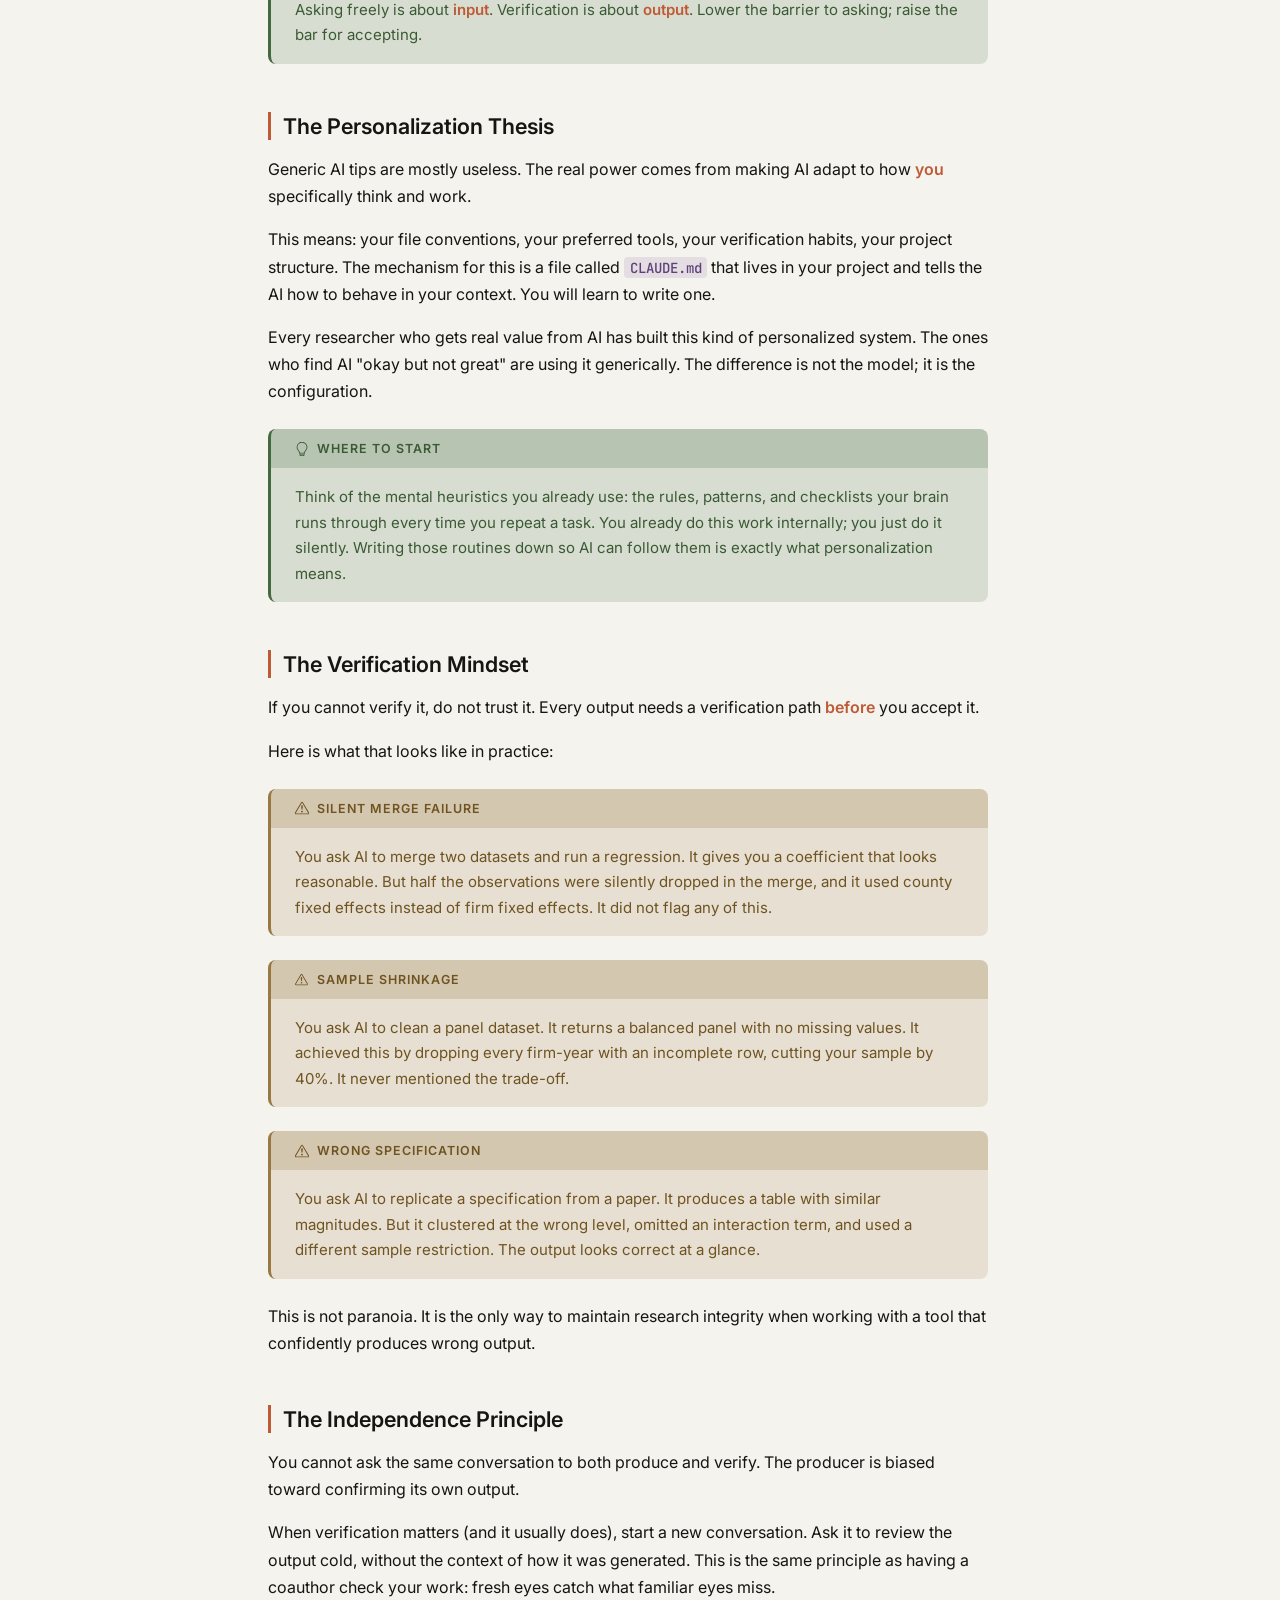
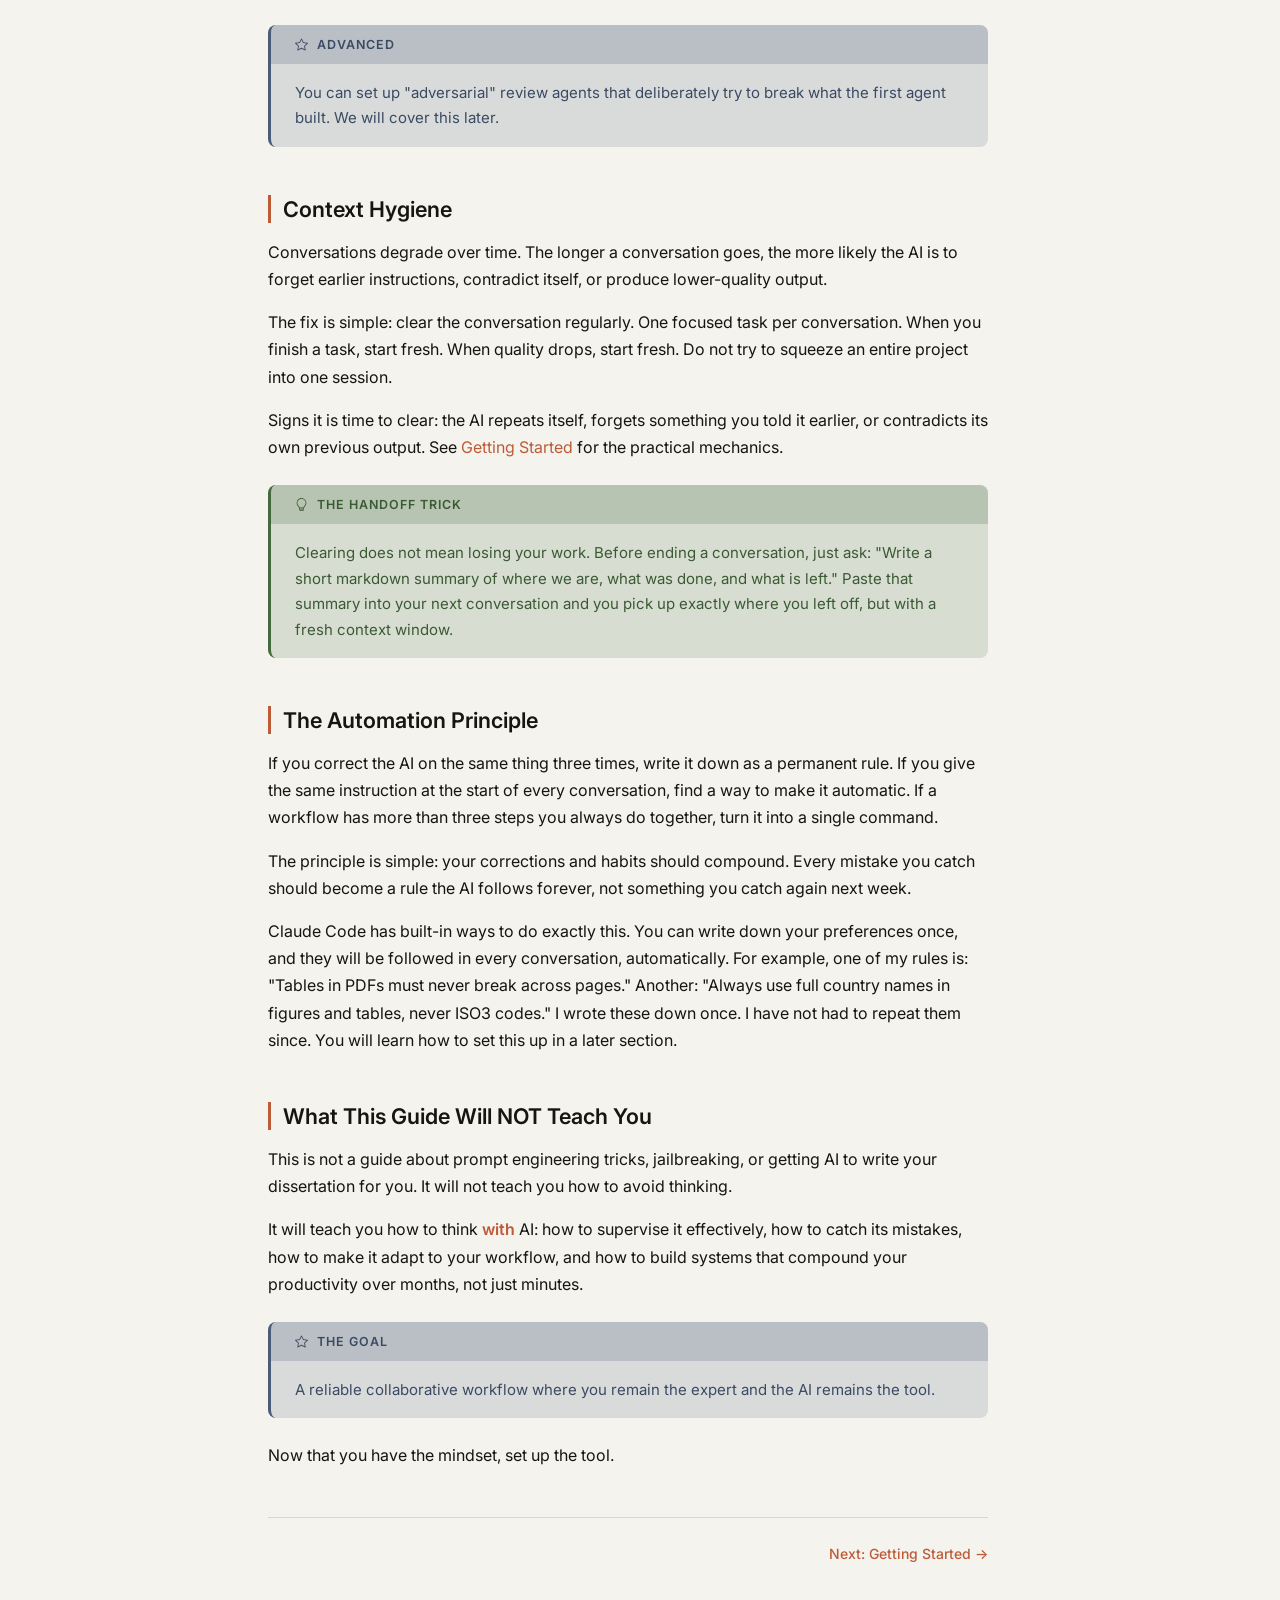
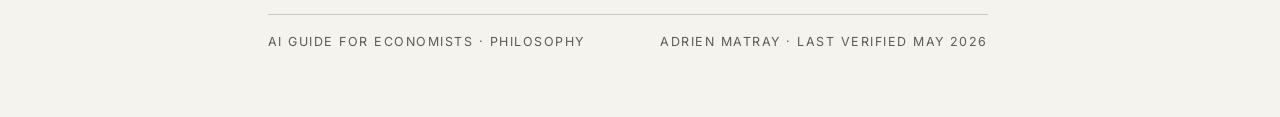
==== commit 37bbda50: "Rebrand site from Research Assistants to Economists Broaden the audience framing across all pages: n" ====
--- a/index.html
+++ b/index.html
@@ -3,25 +3,29 @@
 <head>
   <meta charset="UTF-8">
   <meta name="viewport" content="width=device-width, initial-scale=1.0">
-  <title>Claude Code for Research Assistants | A Guide by Adrien Matray</title>
+  <title>An AI Guide for Economists | by Adrien Matray</title>
   <link rel="preconnect" href="https://fonts.googleapis.com"><link rel="preconnect" href="https://fonts.gstatic.com" crossorigin><link rel="stylesheet" href="https://fonts.googleapis.com/css2?family=Inter:wght@400;500;600;700&family=JetBrains+Mono:wght@400;500&display=swap"><link rel="stylesheet" href="css/style.css">
   <link rel="icon" href="data:image/svg+xml,<svg xmlns='http://www.w3.org/2000/svg' viewBox='0 0 100 100'><text y='.9em' font-size='90'>&#x1F4BB;</text></svg>">
-  <meta name="description" content="Adrien Matray's guide for research assistants on using Claude Code: the mindset, verification habits, and workflows that make AI reliable in economics research.">
+  <meta name="description" content="Adrien Matray's guide for economists on using Claude Code: the mindset, verification habits, and workflows that make AI reliable in economics research.">
   <meta name="author" content="Adrien Matray">
   <link rel="canonical" href="https://adrienmatray-ai.com/">
   <meta property="og:type" content="website">
-  <meta property="og:site_name" content="Claude Code for Research Assistants">
-  <meta property="og:title" content="Claude Code for Research Assistants | A Guide by Adrien Matray">
-  <meta property="og:description" content="Adrien Matray's guide for research assistants on using Claude Code: the mindset, verification habits, and workflows that make AI reliable in economics research.">
+  <meta property="og:site_name" content="An AI Guide for Economists">
+  <meta property="og:title" content="An AI Guide for Economists | by Adrien Matray">
+  <meta property="og:description" content="Adrien Matray's guide for economists on using Claude Code: the mindset, verification habits, and workflows that make AI reliable in economics research.">
   <meta property="og:url" content="https://adrienmatray-ai.com/">
-  <meta name="twitter:card" content="summary">
+  <meta name="twitter:card" content="summary_large_image">
+  <meta property="og:image" content="https://adrienmatray-ai.com/img/og-card.png">
+  <meta property="og:image:width" content="1200">
+  <meta property="og:image:height" content="630">
+  <meta name="twitter:image" content="https://adrienmatray-ai.com/img/og-card.png">
   <script type="application/ld+json">
-{"@context":"https://schema.org","@graph":[{"@type":"WebSite","@id":"https://adrienmatray-ai.com/#website","url":"https://adrienmatray-ai.com/","name":"Claude Code for Research Assistants","inLanguage":"en","author":{"@id":"https://adrienmatray-ai.com/#adrien-matray"}},{"@type":"Person","@id":"https://adrienmatray-ai.com/#adrien-matray","name":"Adrien Matray","jobTitle":"Research Economist and Associate Policy Advisor","worksFor":{"@type":"Organization","name":"Federal Reserve Bank of Atlanta","url":"https://www.atlantafed.org/"},"url":"https://adrienmatray-ai.com/","sameAs":["https://sites.google.com/view/adrienmatray/home","https://www.atlantafed.org/research/economists/matray-adrien","https://www.linkedin.com/in/adrien-matray-879a7b4/","https://scholar.google.com/citations?user=rBuS2L4AAAAJ","https://cepr.org/about/people/adrien-matray","https://www.nber.org/people/adrien_matray"]}]}
+{"@context":"https://schema.org","@graph":[{"@type":"WebSite","@id":"https://adrienmatray-ai.com/#website","url":"https://adrienmatray-ai.com/","name":"An AI Guide for Economists","inLanguage":"en","author":{"@id":"https://adrienmatray-ai.com/#adrien-matray"}},{"@type":"Person","@id":"https://adrienmatray-ai.com/#adrien-matray","name":"Adrien Matray","jobTitle":"Research Economist and Associate Policy Advisor","worksFor":{"@type":"Organization","name":"Federal Reserve Bank of Atlanta","url":"https://www.atlantafed.org/"},"url":"https://adrienmatray-ai.com/","sameAs":["https://sites.google.com/view/adrienmatray/home","https://www.atlantafed.org/research/economists/matray-adrien","https://www.linkedin.com/in/adrien-matray-879a7b4/","https://scholar.google.com/citations?user=rBuS2L4AAAAJ","https://cepr.org/about/people/adrien-matray","https://www.nber.org/people/adrien_matray"]}]}
   </script>
 </head>
 <body>
   <details class="mobile-nav">
-    <summary>Claude Code for RAs - Menu</summary>
+    <summary>AI Guide for Economists - Menu</summary>
     <ul class="nav-links">
       <li><a href="index.html" class="nav-active">Philosophy</a></li>
       <li><a href="getting-started.html">Getting Started</a></li>
@@ -38,8 +42,8 @@
   <div class="page-wrapper">
     <nav class="site-nav">
       <div class="nav-brand">
-        <span class="nav-title">Claude Code for RAs</span>
-        <span class="nav-subtitle">A Guide by Adrien Matray</span>
+        <span class="nav-title">AI Guide for Economists</span>
+        <span class="nav-subtitle">by Adrien Matray</span>
       </div>
       <ul class="nav-links">
         <li><a href="index.html" class="nav-active">Philosophy</a></li>
@@ -179,7 +183,7 @@
       </nav>
 
       <footer class="footer-meta">
-        <span>Claude Code for RAs &middot; Philosophy</span>
+        <span>AI Guide for Economists &middot; Philosophy</span>
         <span>Adrien Matray &middot; Last verified May 2026</span>
       </footer>
     </main>
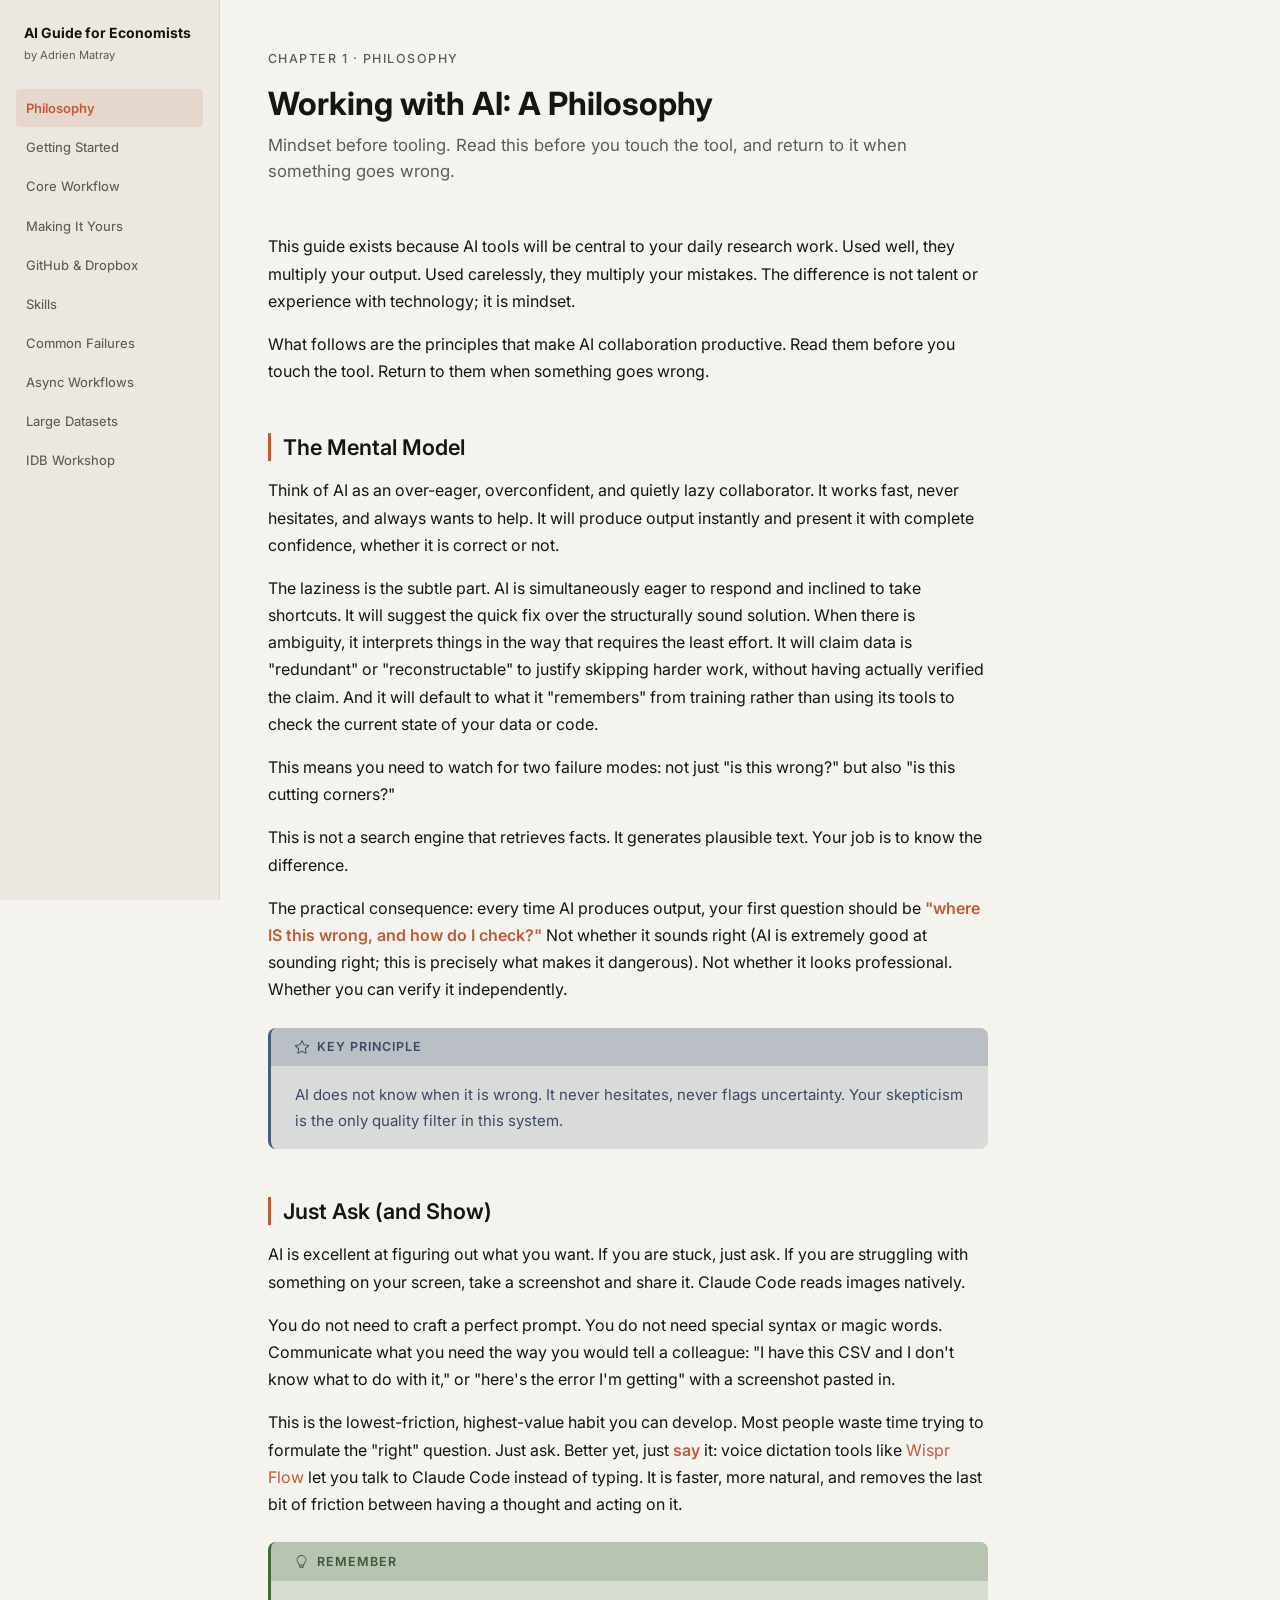
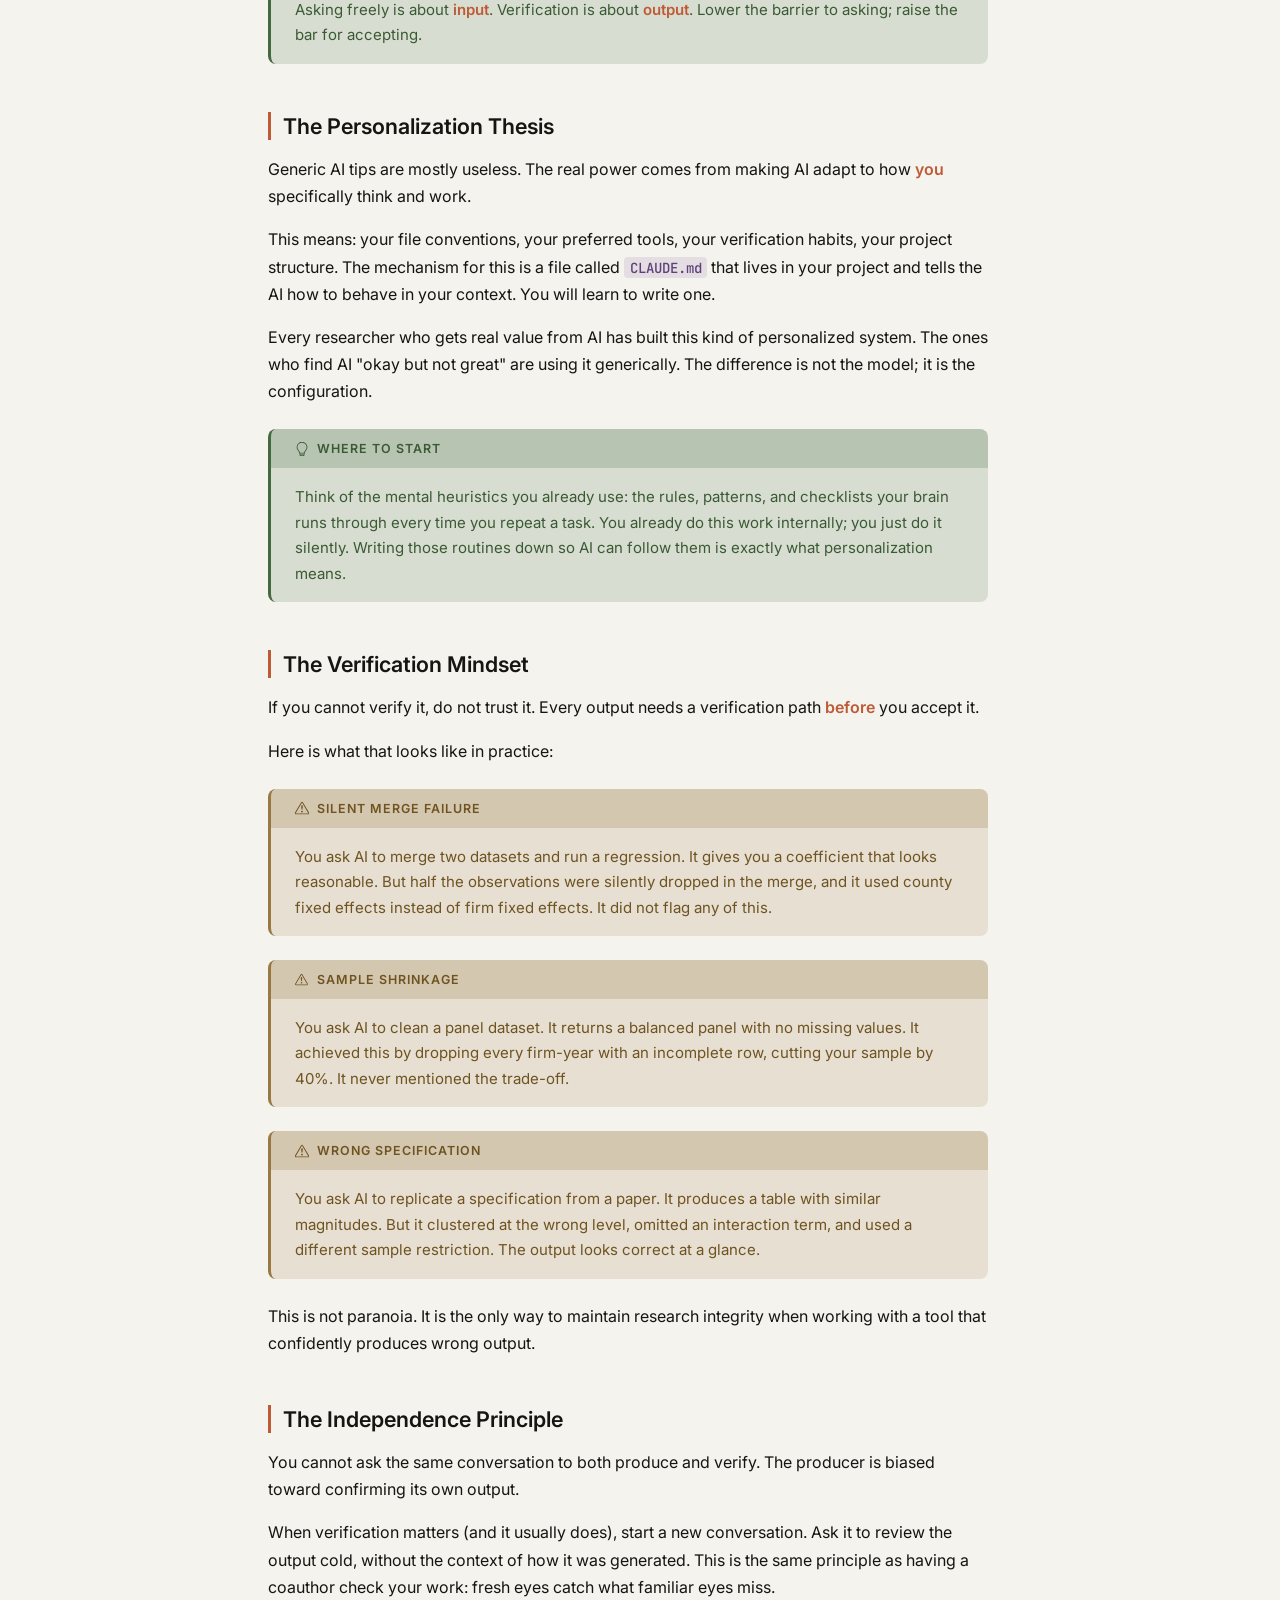
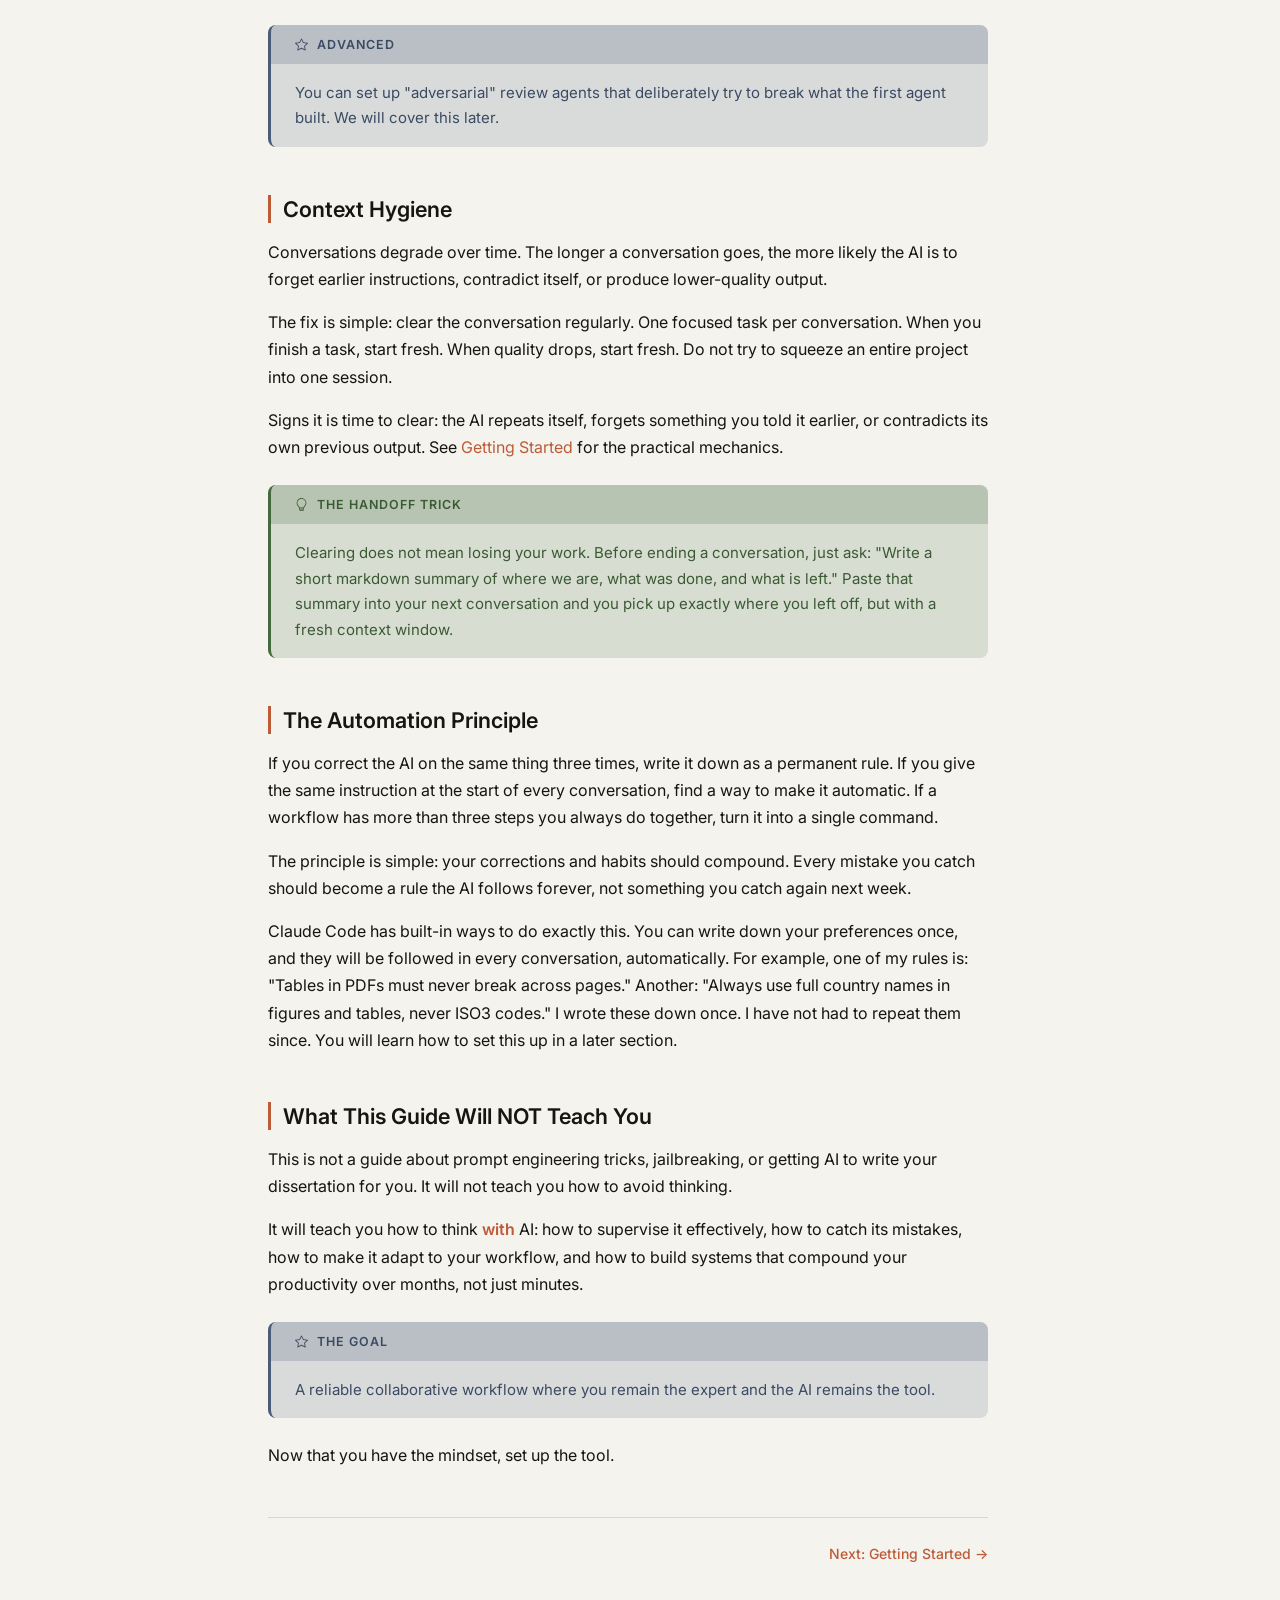
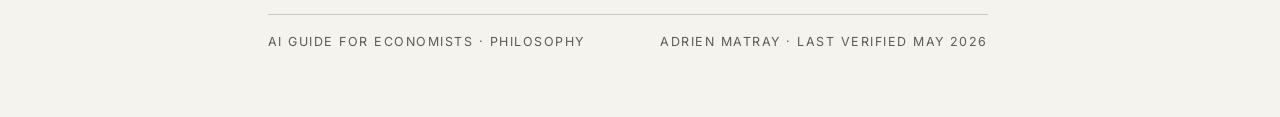
==== commit bb981c0a: "Add IDB Workshop page with links to the two homework packages Co-Authored-By: Claude Fable 5.2 <nore" ====
--- a/index.html
+++ b/index.html
@@ -36,6 +36,7 @@
       <li><a href="common-failures.html">Common Failures</a></li>
       <li><a href="async-workflows.html">Async Workflows</a></li>
       <li><a href="large-datasets.html">Large Datasets</a></li>
+      <li><a href="idb-workshop.html">IDB Workshop</a></li>
     </ul>
   </details>
 
@@ -55,6 +56,7 @@
         <li><a href="common-failures.html">Common Failures</a></li>
         <li><a href="async-workflows.html">Async Workflows</a></li>
         <li><a href="large-datasets.html">Large Datasets</a></li>
+        <li><a href="idb-workshop.html">IDB Workshop</a></li>
       </ul>
     </nav>
 
